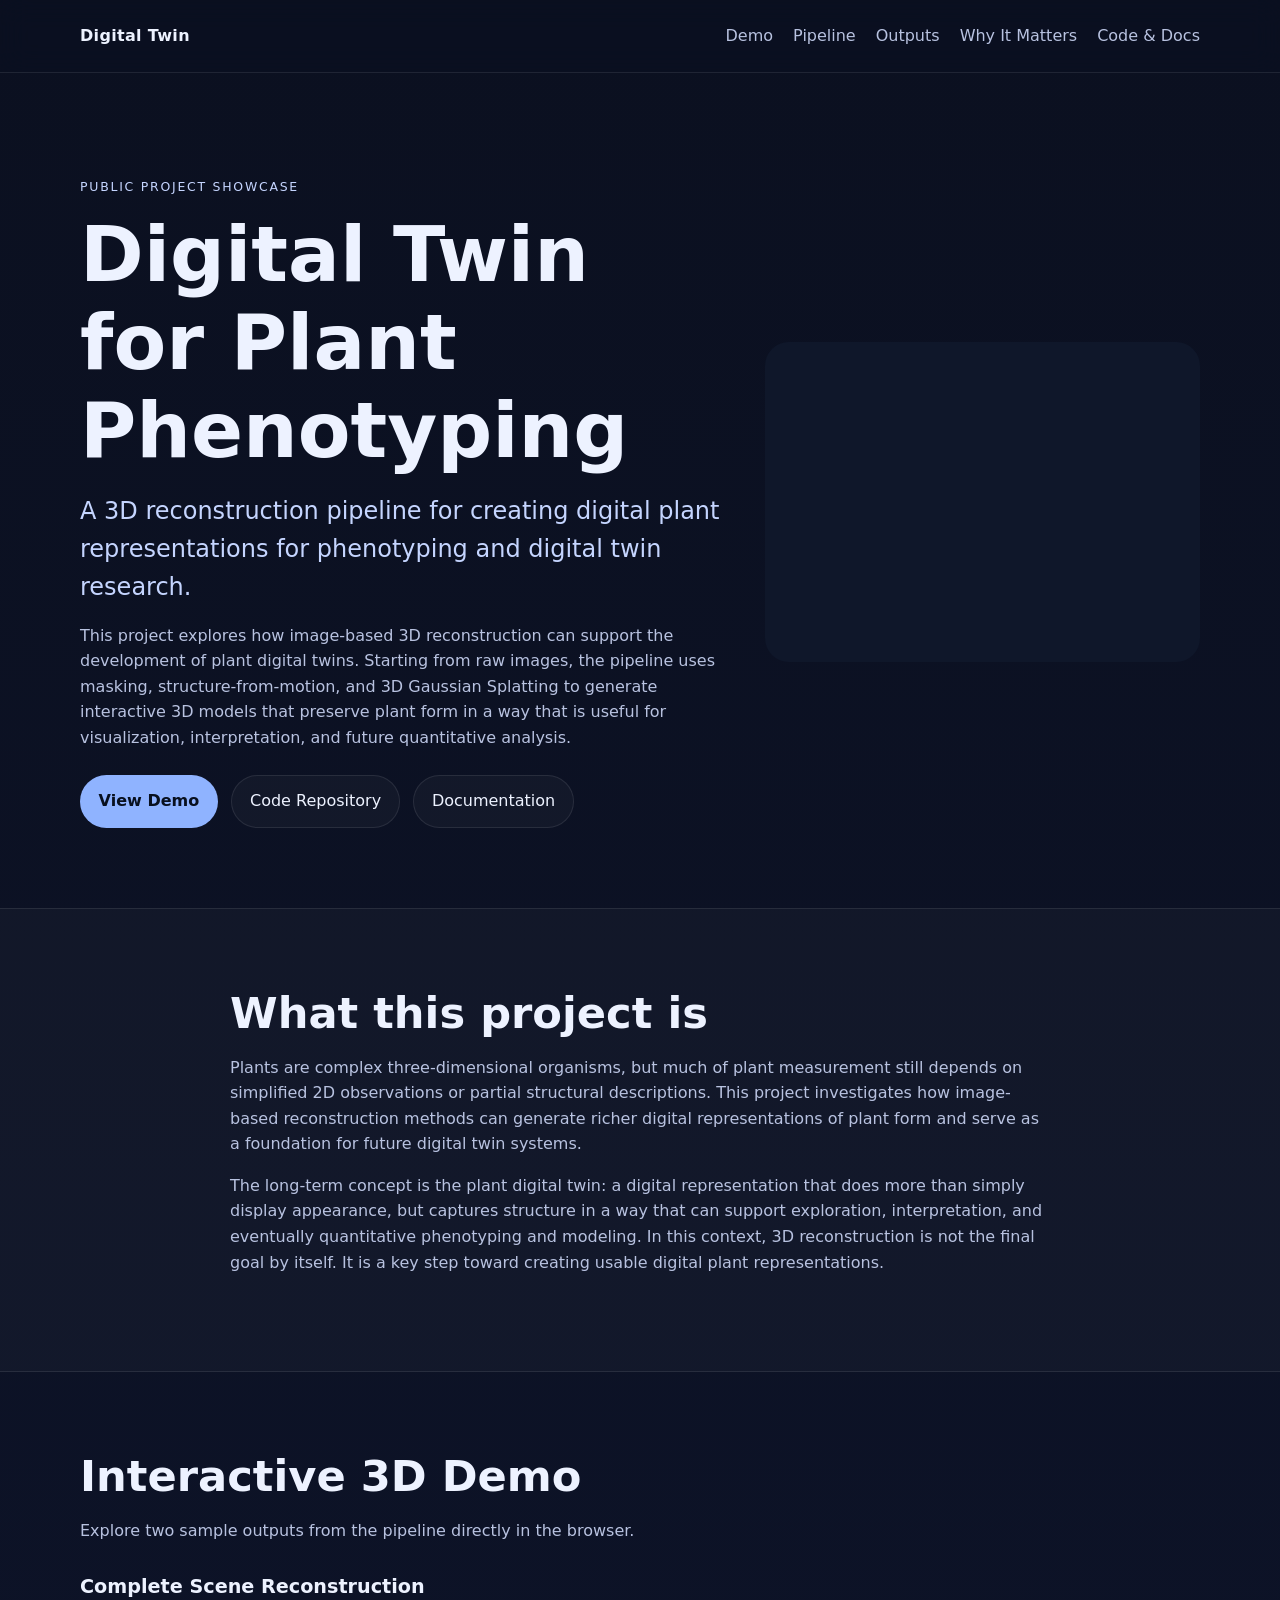
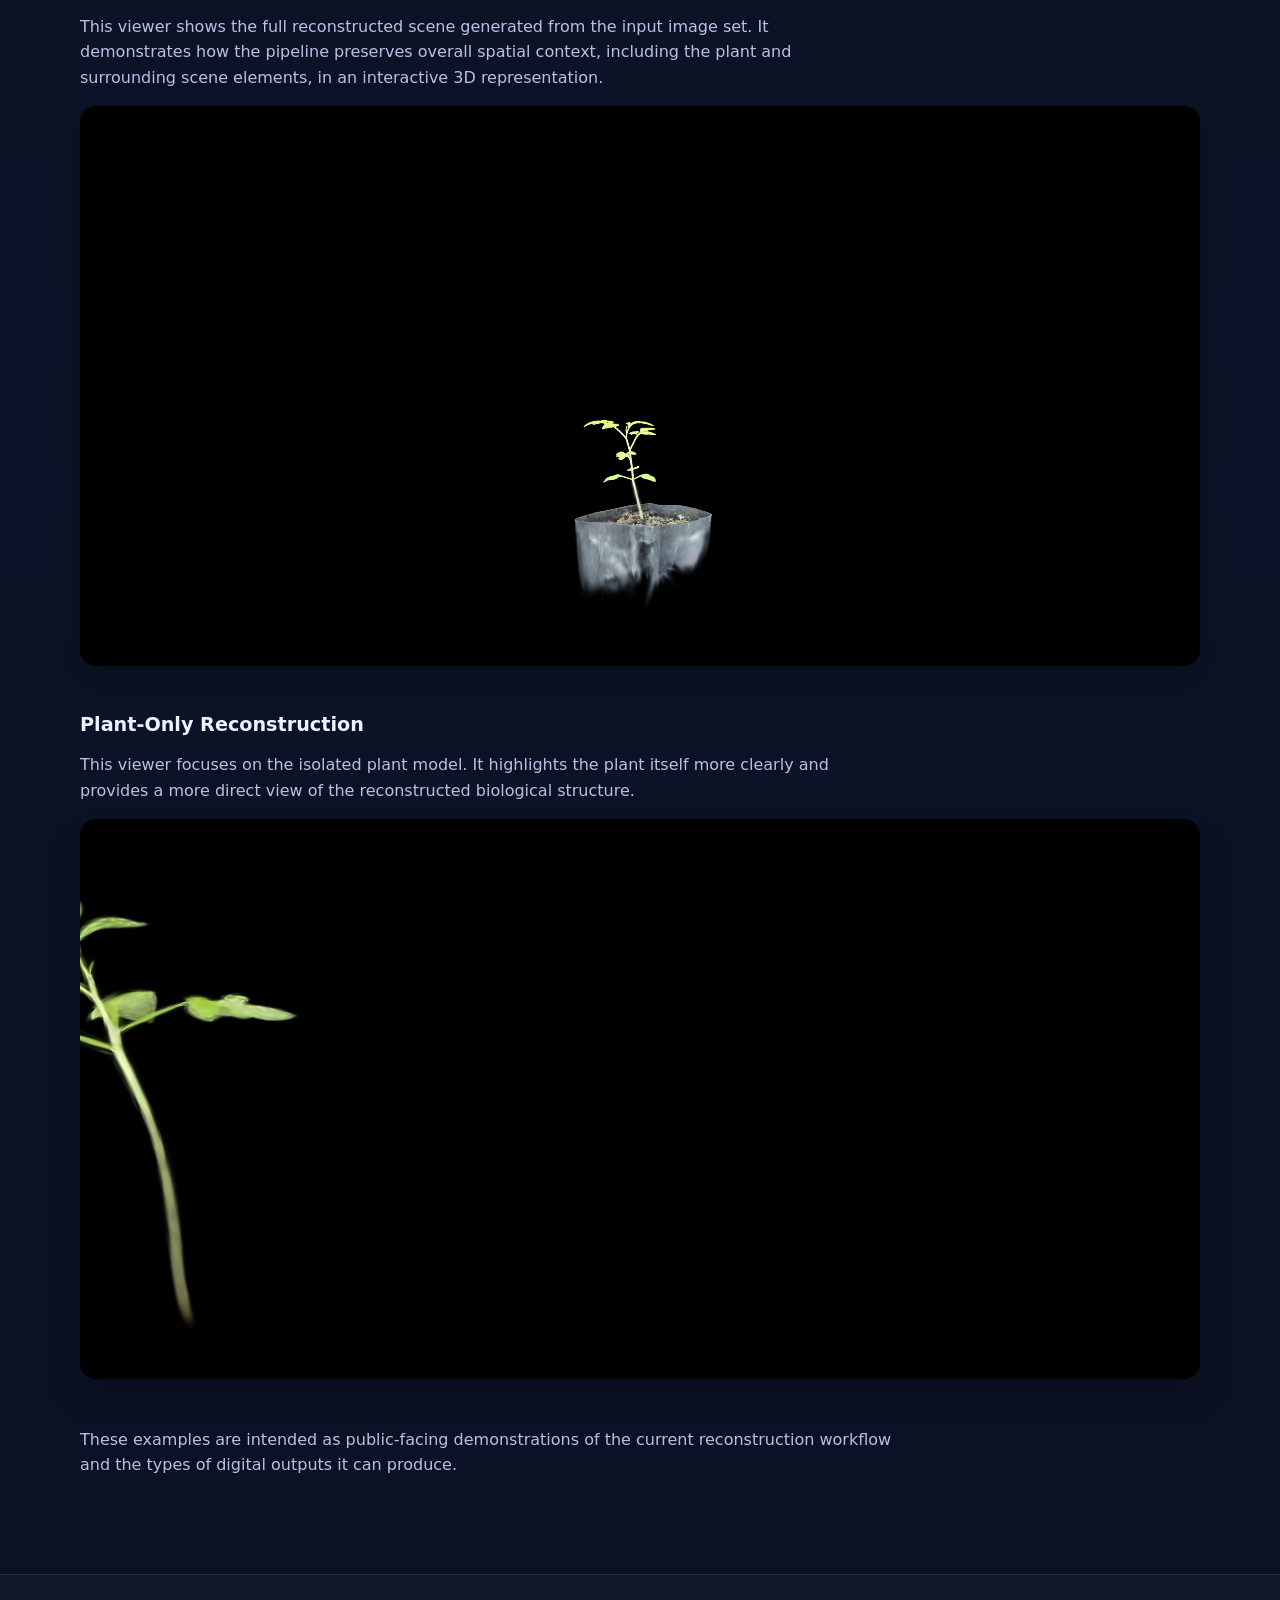
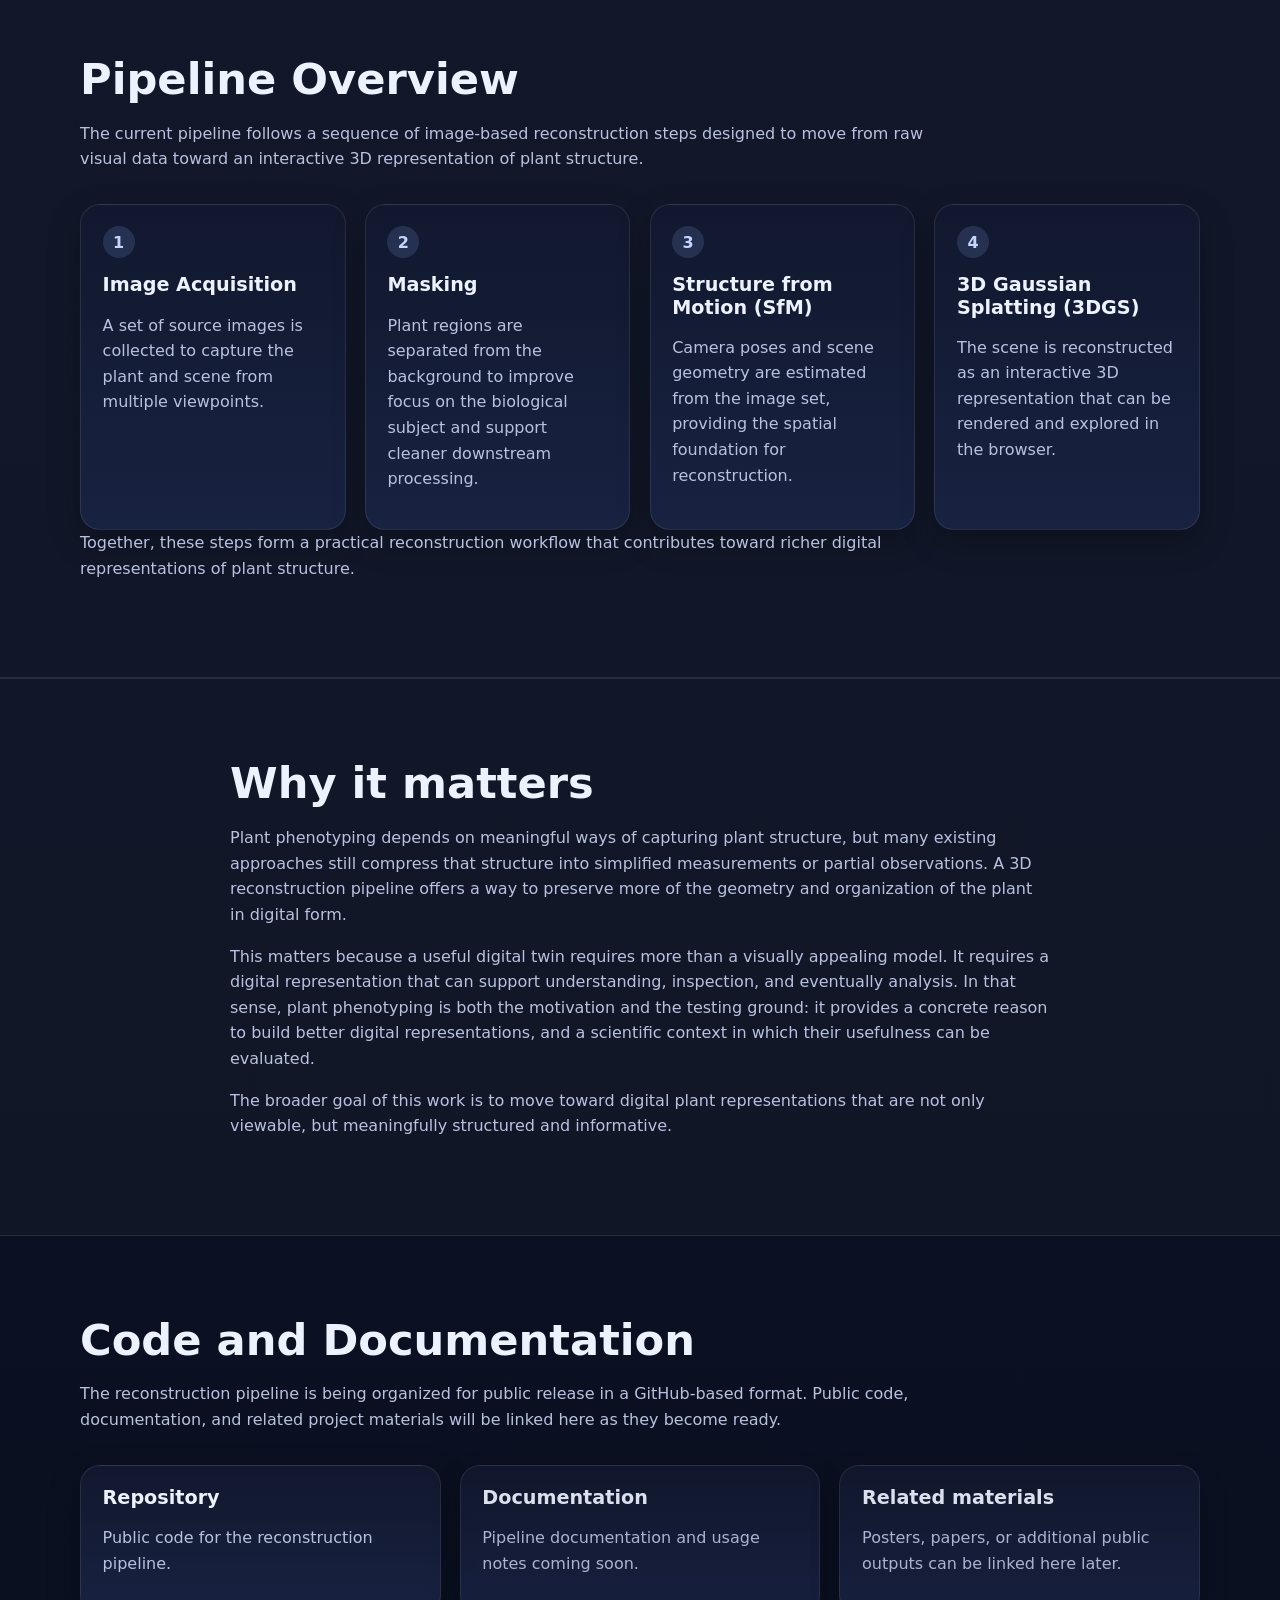
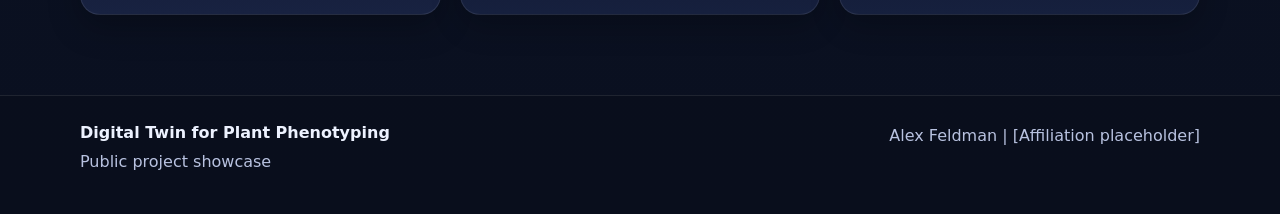
==== docs/index.html @ 20813ab8 "Update index.html hide 'selected outputs' section" ====
<!DOCTYPE html>
<html lang="en">
<head>
  <meta charset="UTF-8" />
  <meta name="viewport" content="width=device-width, initial-scale=1.0" />
  <title>Digital Twin for Plant Phenotyping</title>
  <meta name="description" content="A 3D reconstruction pipeline for creating digital plant representations for phenotyping and digital twin research." />
  <link rel="stylesheet" href="style.css" />
</head>
<body>
  <header class="site-header">
    <nav class="nav container">
      <a class="brand" href="#home">Digital Twin</a>
      <button class="nav-toggle" aria-label="Toggle navigation" aria-expanded="false">☰</button>
      <div class="nav-links">
        <a href="#demo">Demo</a>
        <a href="#pipeline">Pipeline</a>
        <a href="#outputs">Outputs</a>
        <a href="#why">Why It Matters</a>
        <a href="#code-docs">Code & Docs</a>
      </div>
    </nav>
  </header>

  <main id="home">
    <section class="hero section">
      <div class="container hero-grid">
        <div class="hero-copy">
          <p class="eyebrow">Public project showcase</p>
          <h1>Digital Twin for Plant Phenotyping</h1>
          <p class="subtitle">A 3D reconstruction pipeline for creating digital plant representations for phenotyping and digital twin research.</p>
          <p class="hero-text">
            This project explores how image-based 3D reconstruction can support the development of plant digital twins. Starting from raw images, the pipeline uses masking, structure-from-motion, and 3D Gaussian Splatting to generate interactive 3D models that preserve plant form in a way that is useful for visualization, interpretation, and future quantitative analysis.
          </p>
          <div class="button-row">
            <a class="button primary" href="#demo">View Demo</a>
            <a class="button secondary" href="https://github.com/your-username/your-repo" target="_blank" rel="noreferrer">Code Repository</a>
            <a class="button secondary" href="#code-docs">Documentation</a>
          </div>
        </div>
        <div class="hero-panel">
          <div class="hero-slideshow" aria-label="Pipeline preview slideshow">
            <img id="hero-slideshow-image" src="images/hero_01.png" alt="Digital Twin pipeline preview" />
          </div>
        </div>
      </div>
    </section>

    <section class="section alt">
      <div class="container narrow">
        <h2>What this project is</h2>
        <p>
          Plants are complex three-dimensional organisms, but much of plant measurement still depends on simplified 2D observations or partial structural descriptions. This project investigates how image-based reconstruction methods can generate richer digital representations of plant form and serve as a foundation for future digital twin systems.
        </p>
        <p>
          The long-term concept is the plant digital twin: a digital representation that does more than simply display appearance, but captures structure in a way that can support exploration, interpretation, and eventually quantitative phenotyping and modeling. In this context, 3D reconstruction is not the final goal by itself. It is a key step toward creating usable digital plant representations.
        </p>
      </div>
    </section>

    <section id="demo" class="section">
      <div class="container">
        <div class="section-heading">
          <h2>Interactive 3D Demo</h2>
          <p>Explore two sample outputs from the pipeline directly in the browser.</p>
        </div>

        <div class="viewer-block">
          <div class="viewer-copy">
            <h3>Complete Scene Reconstruction</h3>
            <p>
              This viewer shows the full reconstructed scene generated from the input image set. It demonstrates how the pipeline preserves overall spatial context, including the plant and surrounding scene elements, in an interactive 3D representation.
            </p>
          </div>
          <iframe
            class="viewer-frame"
            src="viewers/complete-scene.html"
            title="Complete Scene Viewer"
            loading="lazy"
            allowfullscreen
          ></iframe>
        </div>

        <div class="viewer-block">
          <div class="viewer-copy">
            <h3>Plant-Only Reconstruction</h3>
            <p>
              This viewer focuses on the isolated plant model. It highlights the plant itself more clearly and provides a more direct view of the reconstructed biological structure.
            </p>
          </div>
          <iframe
            class="viewer-frame"
            src="viewers/plant-only.html"
            title="Plant-Only Viewer"
            loading="lazy"
            allowfullscreen
          ></iframe>
        </div>

        <p class="section-note">
          These examples are intended as public-facing demonstrations of the current reconstruction workflow and the types of digital outputs it can produce.
        </p>
      </div>
    </section>

    <section id="pipeline" class="section alt">
      <div class="container">
        <div class="section-heading">
          <h2>Pipeline Overview</h2>
          <p>The current pipeline follows a sequence of image-based reconstruction steps designed to move from raw visual data toward an interactive 3D representation of plant structure.</p>
        </div>
        <div class="steps-grid">
          <article class="step-card">
            <span class="step-number">1</span>
            <h3>Image Acquisition</h3>
            <p>A set of source images is collected to capture the plant and scene from multiple viewpoints.</p>
          </article>
          <article class="step-card">
            <span class="step-number">2</span>
            <h3>Masking</h3>
            <p>Plant regions are separated from the background to improve focus on the biological subject and support cleaner downstream processing.</p>
          </article>
          <article class="step-card">
            <span class="step-number">3</span>
            <h3>Structure from Motion (SfM)</h3>
            <p>Camera poses and scene geometry are estimated from the image set, providing the spatial foundation for reconstruction.</p>
          </article>
          <article class="step-card">
            <span class="step-number">4</span>
            <h3>3D Gaussian Splatting (3DGS)</h3>
            <p>The scene is reconstructed as an interactive 3D representation that can be rendered and explored in the browser.</p>
          </article>
        </div>
        <p class="section-note">Together, these steps form a practical reconstruction workflow that contributes toward richer digital representations of plant structure.</p>
      </div>
    </section>
    <!--
    <section id="outputs" class="section">
      <div class="container">
        <div class="section-heading">
          <h2>Selected Outputs</h2>
          <p>These examples are intended to show both the visual quality of the current outputs and the workflow that leads to them.</p>
        </div>
        <div class="outputs-grid">
          <article class="output-card">
            <div class="output-placeholder">Replace with screenshot or GIF</div>
            <h3>Interactive 3DGS scene model</h3>
            <p>A full-scene reconstruction showing the spatial result of the pipeline.</p>
          </article>
          <article class="output-card">
            <div class="output-placeholder">Replace with screenshot or GIF</div>
            <h3>Interactive plant-only model</h3>
            <p>A focused reconstruction centered on the plant itself.</p>
          </article>
          <article class="output-card">
            <div class="output-placeholder">Optional: raw image vs masked image</div>
            <h3>Raw images and masked images</h3>
            <p>Example comparisons showing how source imagery is transformed into masked inputs prior to reconstruction.</p>
          </article>
        </div>
      </div>
    </section>
    -->
    <section id="why" class="section alt">
      <div class="container narrow">
        <h2>Why it matters</h2>
        <p>
          Plant phenotyping depends on meaningful ways of capturing plant structure, but many existing approaches still compress that structure into simplified measurements or partial observations. A 3D reconstruction pipeline offers a way to preserve more of the geometry and organization of the plant in digital form.
        </p>
        <p>
          This matters because a useful digital twin requires more than a visually appealing model. It requires a digital representation that can support understanding, inspection, and eventually analysis. In that sense, plant phenotyping is both the motivation and the testing ground: it provides a concrete reason to build better digital representations, and a scientific context in which their usefulness can be evaluated.
        </p>
        <p>
          The broader goal of this work is to move toward digital plant representations that are not only viewable, but meaningfully structured and informative.
        </p>
      </div>
    </section>

    <section id="code-docs" class="section">
      <div class="container">
        <div class="section-heading">
          <h2>Code and Documentation</h2>
          <p>The reconstruction pipeline is being organized for public release in a GitHub-based format. Public code, documentation, and related project materials will be linked here as they become ready.</p>
        </div>
        <div class="links-grid">
          <a class="link-card" href="https://github.com/your-username/your-repo" target="_blank" rel="noreferrer">
            <h3>Repository</h3>
            <p>Public code for the reconstruction pipeline.</p>
          </a>
          <div class="link-card muted">
            <h3>Documentation</h3>
            <p>Pipeline documentation and usage notes coming soon.</p>
          </div>
          <div class="link-card muted">
            <h3>Related materials</h3>
            <p>Posters, papers, or additional public outputs can be linked here later.</p>
          </div>
        </div>
      </div>
    </section>
  </main>

  <footer class="site-footer">
    <div class="container footer-inner">
      <div>
        <strong>Digital Twin for Plant Phenotyping</strong>
        <p>Public project showcase</p>
      </div>
      <div>
        <p>Alex Feldman | [Affiliation placeholder]</p>
      </div>
    </div>
  </footer>

  <script src="script.js"></script>
</body>
</html>
---- docs/style.css ----
:root {
  --bg: #0b1020;
  --bg-alt: #121934;
  --panel: #11182e;
  --panel-soft: #182241;
  --text: #edf2ff;
  --muted: #b8c2e0;
  --line: rgba(255,255,255,0.09);
  --accent: #8fb3ff;
  --accent-strong: #c5d5ff;
  --max: 1120px;
  --radius: 20px;
  --shadow: 0 12px 32px rgba(0,0,0,0.25);
}

* { box-sizing: border-box; }
html { scroll-behavior: smooth; }
body {
  margin: 0;
  font-family: Inter, ui-sans-serif, system-ui, -apple-system, BlinkMacSystemFont, "Segoe UI", sans-serif;
  background: linear-gradient(180deg, var(--bg), #0d1328 38%, #0a1020 100%);
  color: var(--text);
  line-height: 1.6;
}

a { color: inherit; text-decoration: none; }
p { margin: 0 0 1rem; color: var(--muted); }
h1, h2, h3 { line-height: 1.15; margin: 0 0 1rem; }
h1 { font-size: clamp(2.5rem, 7vw, 4.8rem); }
h2 { font-size: clamp(1.8rem, 4vw, 2.7rem); }
h3 { font-size: 1.2rem; }

.container {
  width: min(calc(100% - 2rem), var(--max));
  margin: 0 auto;
}
.narrow { width: min(calc(100% - 2rem), 820px); }
.section { padding: 5rem 0; }
.alt { background: rgba(255,255,255,0.025); border-top: 1px solid var(--line); border-bottom: 1px solid var(--line); }

.site-header {
  position: sticky;
  top: 0;
  z-index: 1000;
  backdrop-filter: blur(14px);
  background: rgba(11,16,32,0.72);
  border-bottom: 1px solid var(--line);
}
.nav {
  min-height: 72px;
  display: flex;
  align-items: center;
  justify-content: space-between;
  gap: 1rem;
}
.brand { font-weight: 700; letter-spacing: 0.02em; }
.nav-links {
  display: flex;
  gap: 1.25rem;
  align-items: center;
}
.nav-links a { color: var(--muted); }
.nav-links a:hover, .nav-links a:focus-visible { color: var(--text); }
.nav-toggle {
  display: none;
  background: transparent;
  color: var(--text);
  border: 1px solid var(--line);
  border-radius: 10px;
  padding: 0.5rem 0.7rem;
}

.hero { padding-top: 6.5rem; }
.hero-grid {
  display: grid;
  grid-template-columns: 1.2fr 0.8fr;
  gap: 2rem;
  align-items: center;
}
.eyebrow {
  text-transform: uppercase;
  letter-spacing: 0.14em;
  color: var(--accent-strong);
  font-size: 0.78rem;
  margin-bottom: 0.85rem;
}
.subtitle {
  font-size: clamp(1.15rem, 2.3vw, 1.5rem);
  color: var(--accent-strong);
  max-width: 40rem;
}
.hero-text { max-width: 44rem; }
.button-row {
  display: flex;
  flex-wrap: wrap;
  gap: 0.85rem;
  margin-top: 1.5rem;
}
.button {
  display: inline-flex;
  align-items: center;
  justify-content: center;
  min-height: 46px;
  padding: 0.8rem 1.1rem;
  border-radius: 999px;
  border: 1px solid var(--line);
  transition: transform 0.15s ease, border-color 0.15s ease, background 0.15s ease;
}
.button:hover, .button:focus-visible { transform: translateY(-1px); border-color: rgba(255,255,255,0.18); }
.button.primary {
  background: var(--accent);
  color: #08101f;
  border-color: transparent;
  font-weight: 700;
}
.button.secondary { background: rgba(255,255,255,0.03); }

.panel-card, .step-card, .output-card, .link-card {
  background: linear-gradient(180deg, var(--panel), var(--panel-soft));
  border: 1px solid var(--line);
  border-radius: var(--radius);
  box-shadow: var(--shadow);
}
.panel-card { padding: 2rem; min-height: 320px; }
.panel-card--centered {
  display: flex;
  flex-direction: column;
  justify-content: center;
}
.panel-label { color: var(--accent-strong); text-transform: uppercase; letter-spacing: 0.12em; font-size: 0.78rem; }
.panel-title { font-size: 1.35rem; color: var(--text); margin-bottom: 0.8rem; }

.section-heading { margin-bottom: 2rem; max-width: 860px; }
.viewer-block { margin-bottom: 2.5rem; }
.viewer-copy { margin-bottom: 1rem; max-width: 760px; }
.viewer-frame {
  width: 100%;
  height: 560px;
  border: 0;
  border-radius: 16px;
  background: #050814;
  box-shadow: var(--shadow);
}
.section-note { max-width: 840px; }

.steps-grid, .outputs-grid, .links-grid {
  display: grid;
  gap: 1.2rem;
}
.steps-grid { grid-template-columns: repeat(4, minmax(0, 1fr)); }
.outputs-grid { grid-template-columns: repeat(3, minmax(0, 1fr)); }
.links-grid { grid-template-columns: repeat(3, minmax(0, 1fr)); }
.step-card, .output-card, .link-card { padding: 1.35rem; }
.step-number {
  display: inline-flex;
  align-items: center;
  justify-content: center;
  width: 2rem;
  height: 2rem;
  border-radius: 999px;
  background: rgba(143,179,255,0.16);
  color: var(--accent-strong);
  font-weight: 700;
  margin-bottom: 1rem;
}
.output-placeholder {
  min-height: 180px;
  border-radius: 14px;
  border: 1px dashed rgba(255,255,255,0.18);
  display: grid;
  place-items: center;
  padding: 1rem;
  margin-bottom: 1rem;
  color: var(--muted);
  background: rgba(255,255,255,0.02);
  text-align: center;
}
.link-card { display: block; }
.link-card:hover, .link-card:focus-visible { border-color: rgba(255,255,255,0.18); }
.link-card.muted { opacity: 0.92; }

.site-footer {
  border-top: 1px solid var(--line);
  padding: 1.5rem 0 2.5rem;
  background: rgba(0,0,0,0.14);
}
.footer-inner {
  display: flex;
  justify-content: space-between;
  gap: 1rem;
}
.footer-inner p { margin: 0.2rem 0 0; }

@media (max-width: 980px) {
  .hero-grid,
  .steps-grid,
  .outputs-grid,
  .links-grid { grid-template-columns: 1fr; }
}

@media (max-width: 760px) {
  .section { padding: 4rem 0; }
  .hero { padding-top: 5rem; }
  .nav-toggle { display: inline-flex; }
  .nav-links {
    position: absolute;
    top: 72px;
    left: 0;
    right: 0;
    display: none;
    flex-direction: column;
    align-items: stretch;
    padding: 0.8rem 1rem 1rem;
    background: rgba(11,16,32,0.95);
    border-bottom: 1px solid var(--line);
  }
  .nav-links.open { display: flex; }
  .viewer-frame { height: 560px; }
  .footer-inner { flex-direction: column; }
}

.hero-slideshow {
  width: 100%;
  height: 100%;
  min-height: 320px;
  border-radius: 24px;
  overflow: hidden;
  background: #0f172a;
  display: flex;
  align-items: center;
  justify-content: center;
}

.hero-slideshow img {
  width: 100%;
  height: 100%;
  object-fit: cover;
  display: block;
  opacity: 1;
  transition: opacity 0.8s ease-in-out;
}

.hero-slideshow img.is-fading {
  opacity: 0;
}
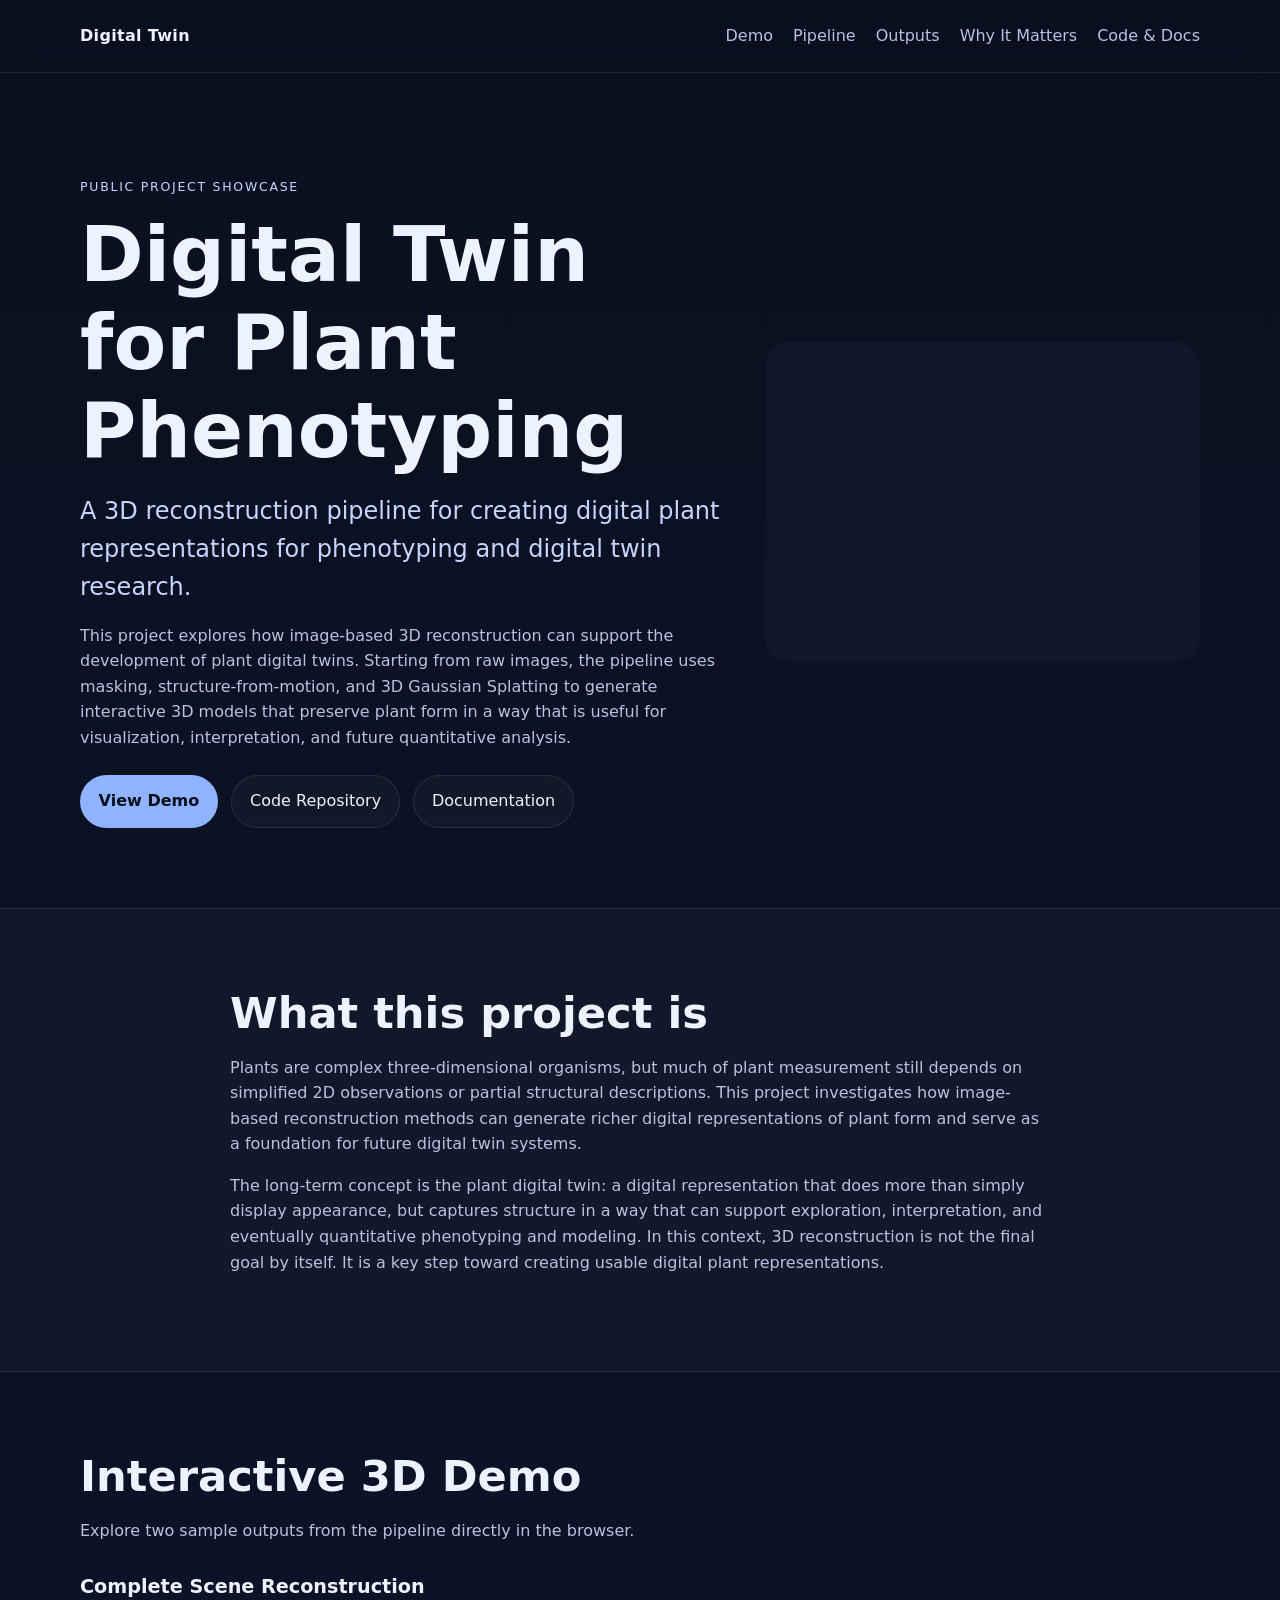
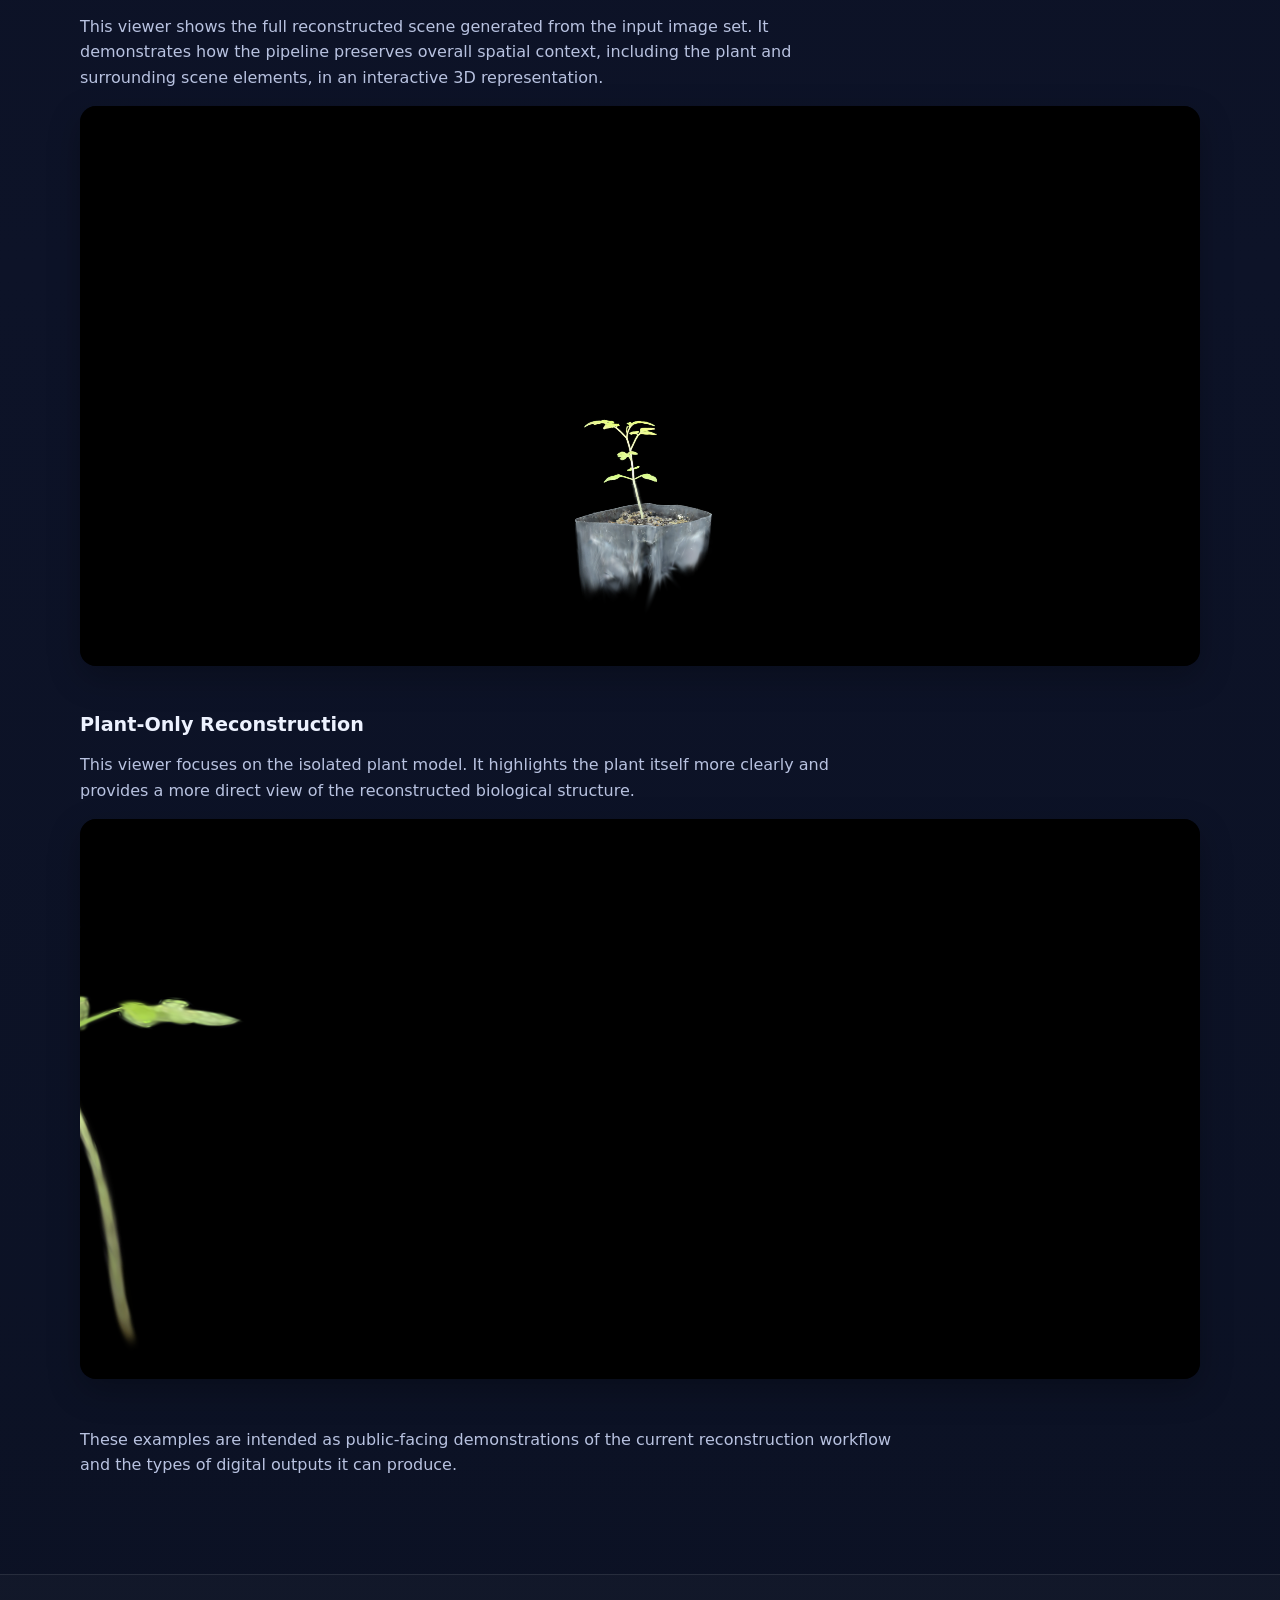
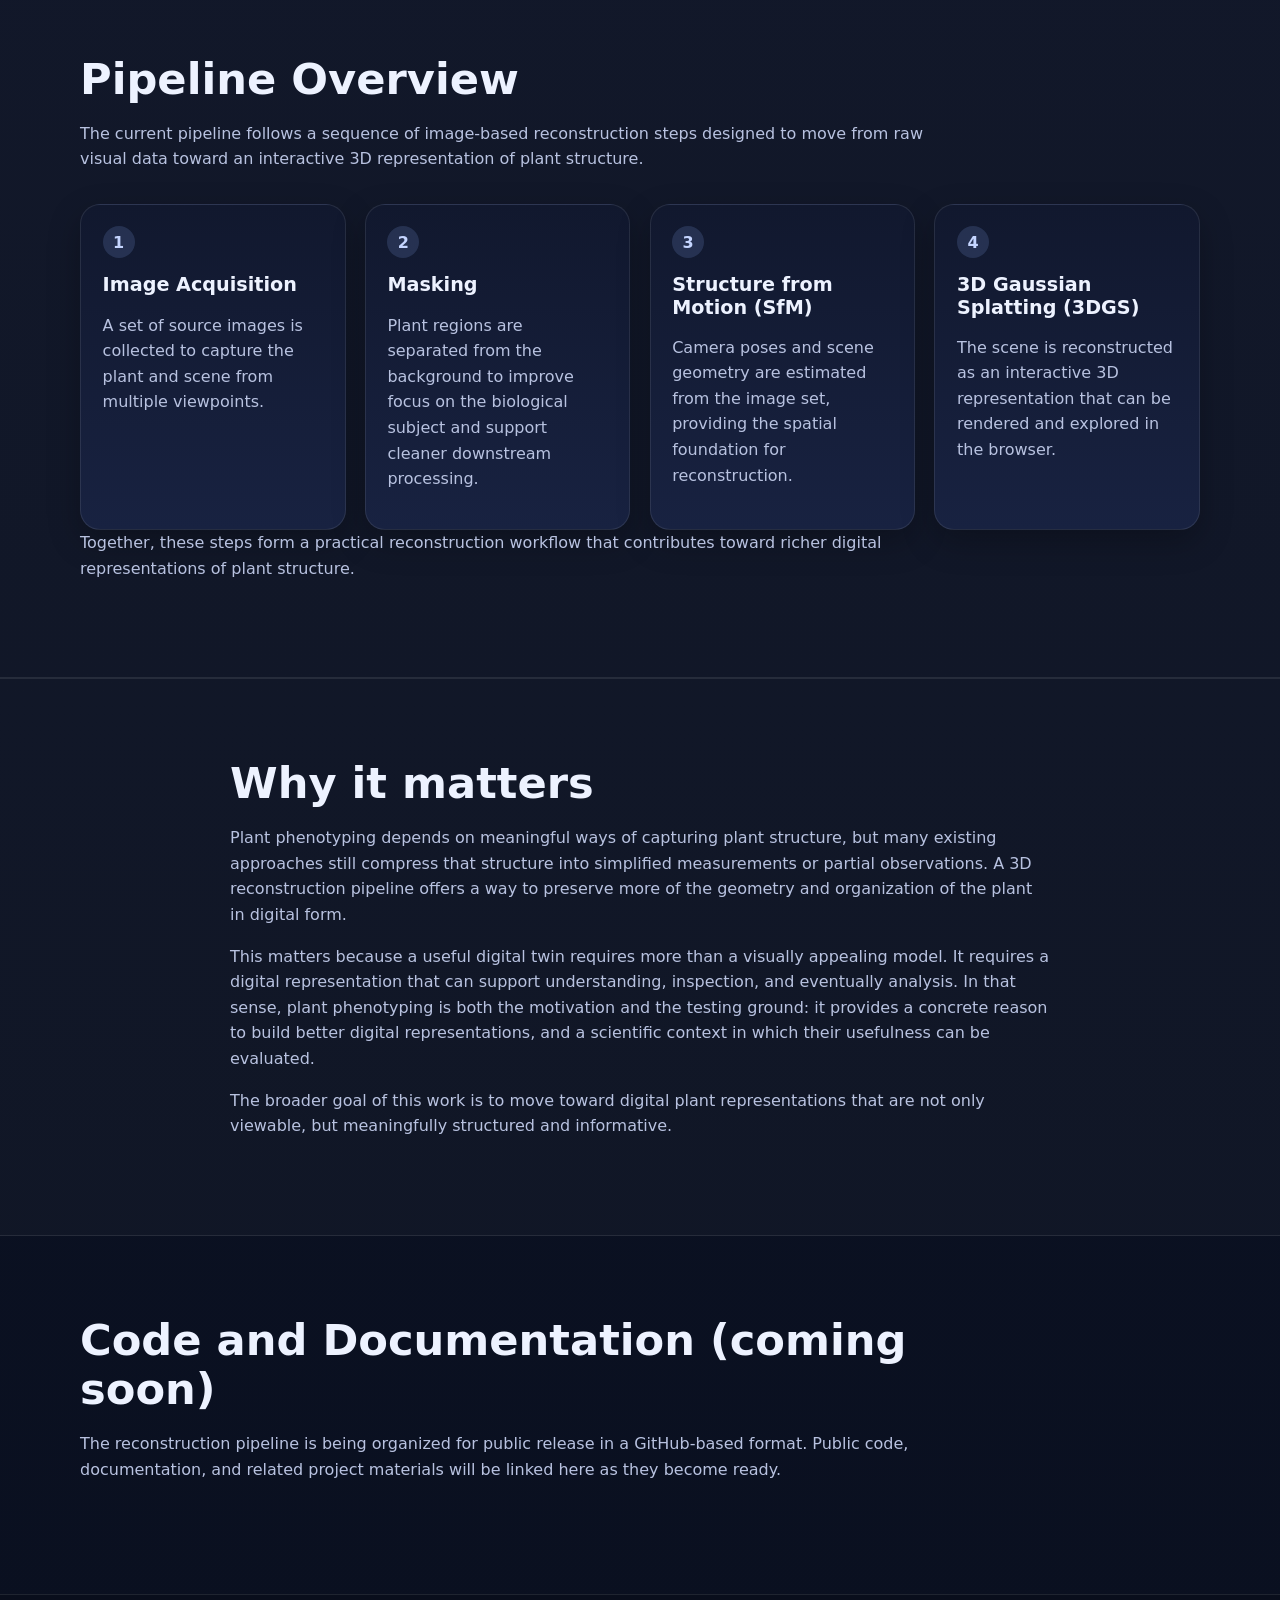
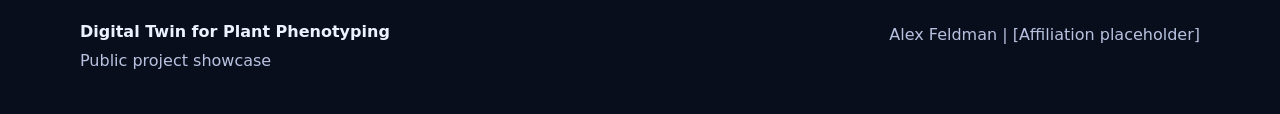
==== commit 18e6afbc: "Update index.html hide links in code section" ====
--- a/docs/index.html
+++ b/docs/index.html
@@ -179,9 +179,10 @@
     <section id="code-docs" class="section">
       <div class="container">
         <div class="section-heading">
-          <h2>Code and Documentation</h2>
+          <h2>Code and Documentation (coming soon)</h2>
           <p>The reconstruction pipeline is being organized for public release in a GitHub-based format. Public code, documentation, and related project materials will be linked here as they become ready.</p>
         </div>
+        <!--
         <div class="links-grid">
           <a class="link-card" href="https://github.com/your-username/your-repo" target="_blank" rel="noreferrer">
             <h3>Repository</h3>
@@ -196,6 +197,7 @@
             <p>Posters, papers, or additional public outputs can be linked here later.</p>
           </div>
         </div>
+        -->
       </div>
     </section>
   </main>
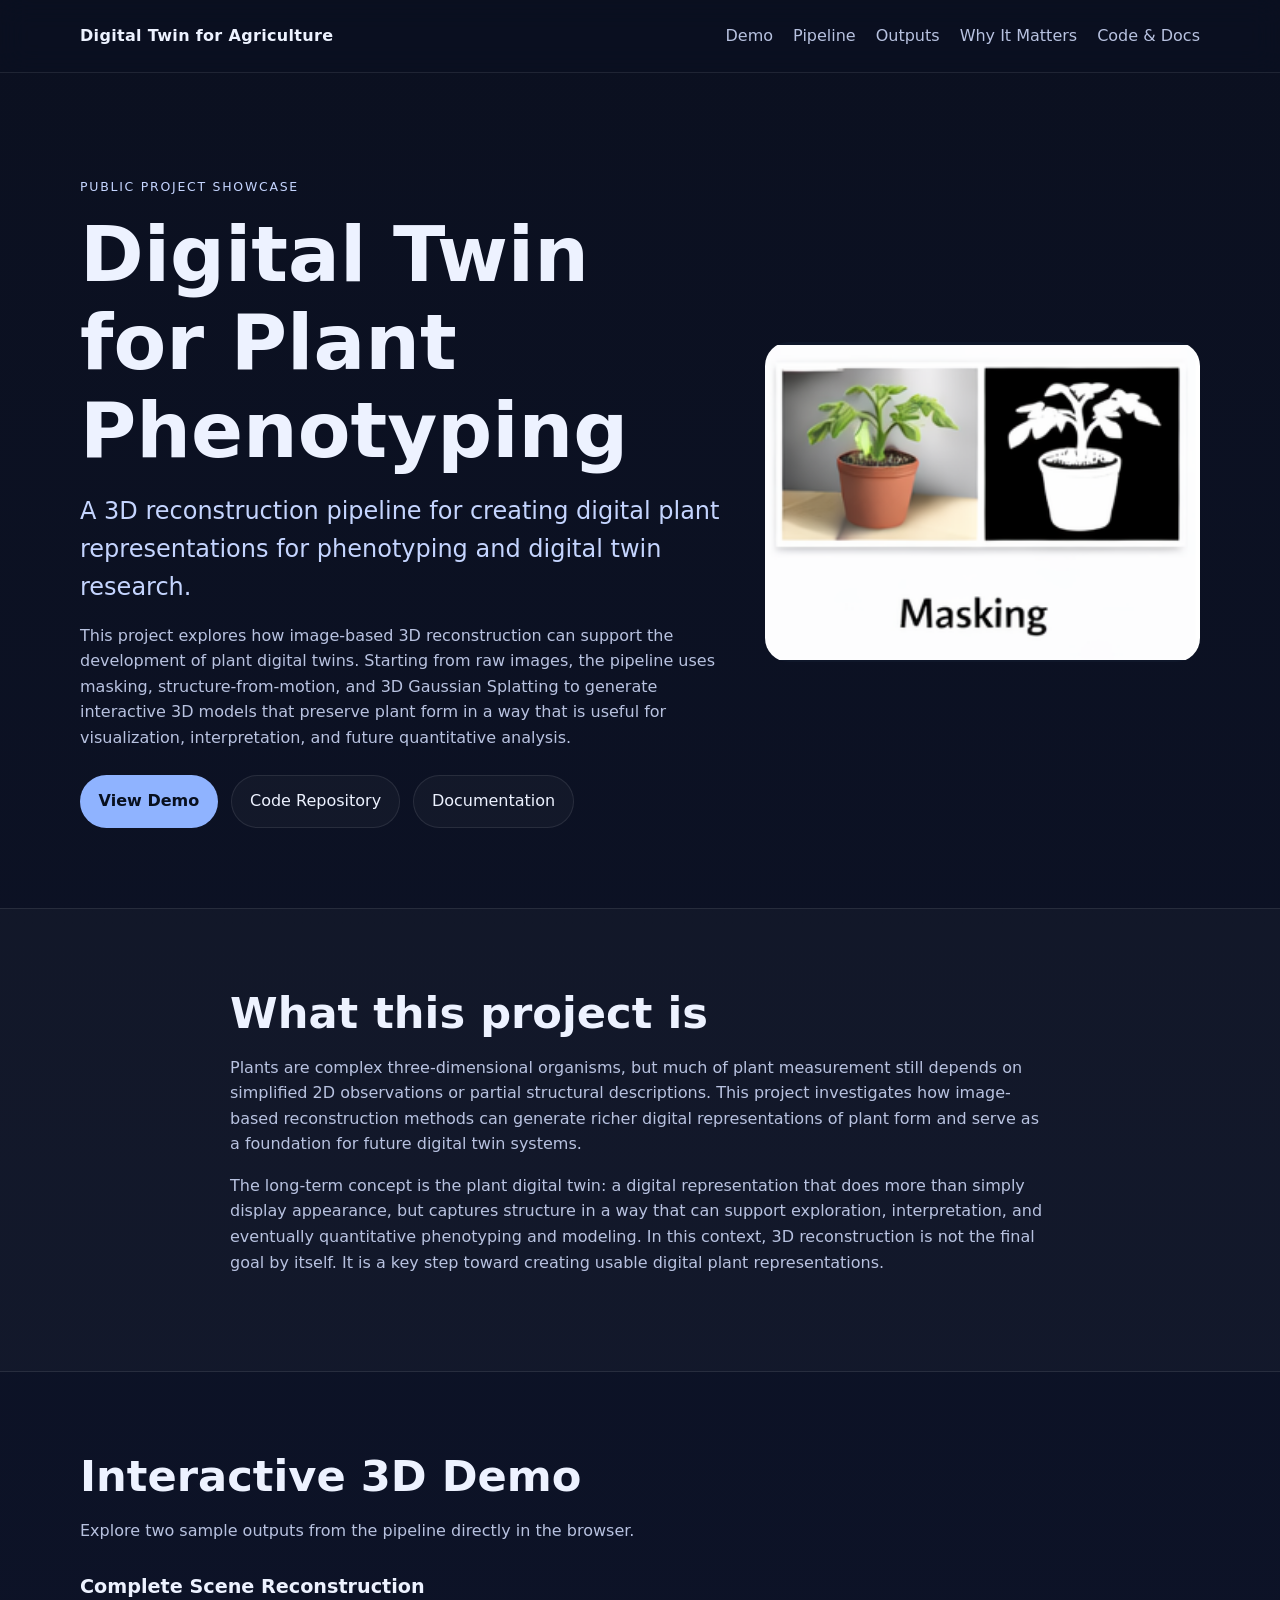
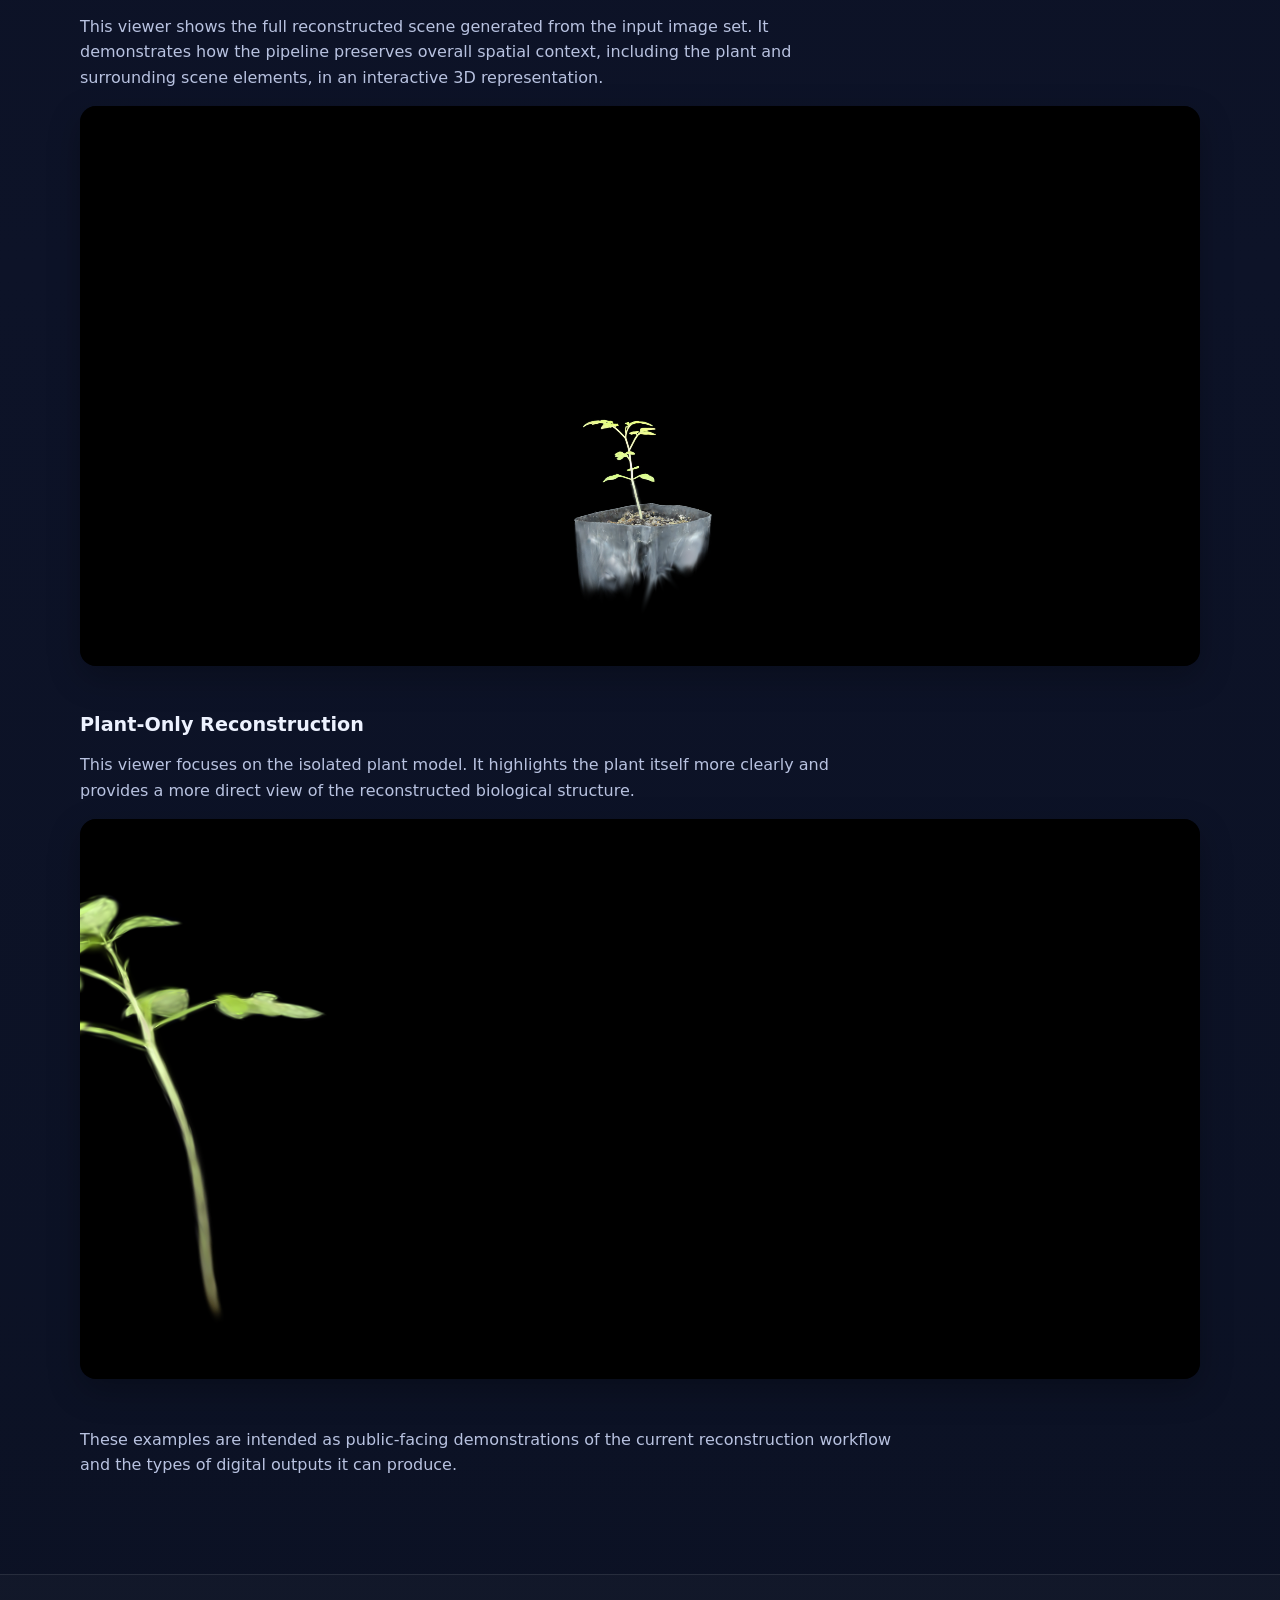
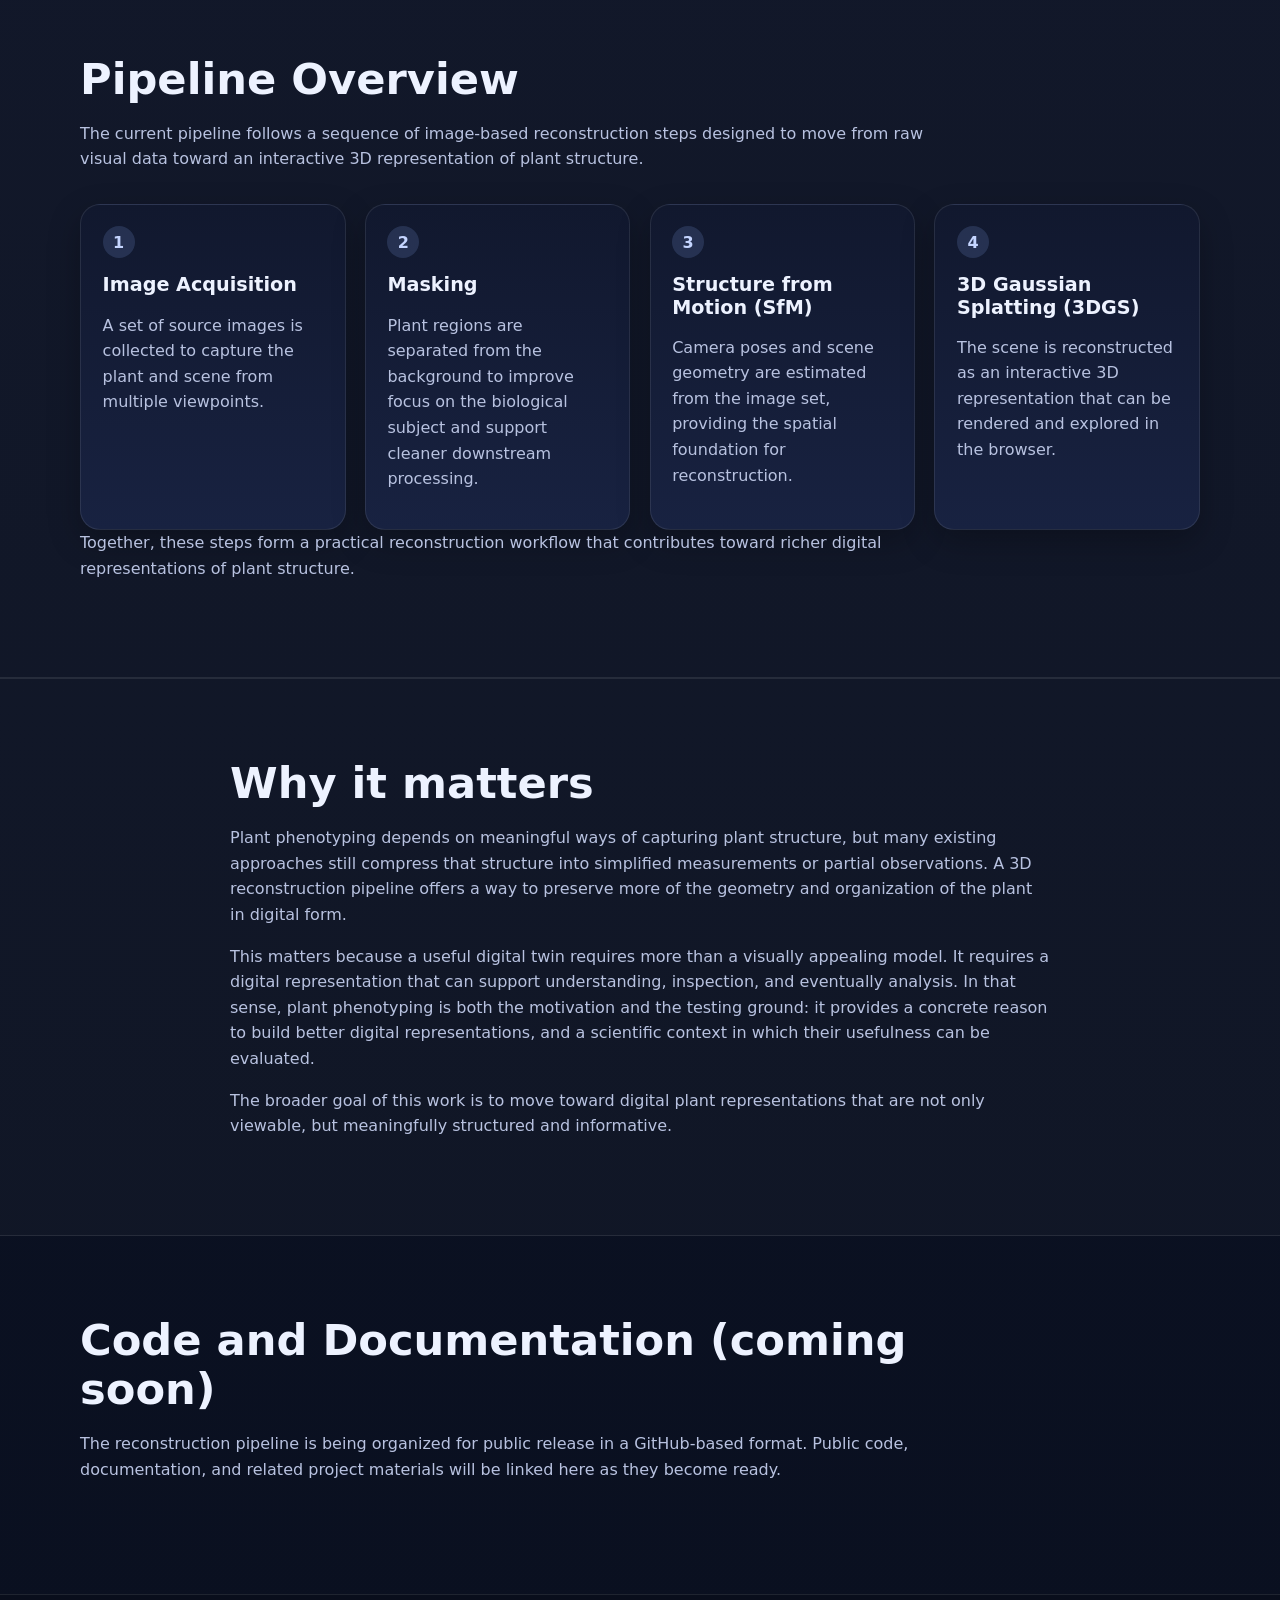
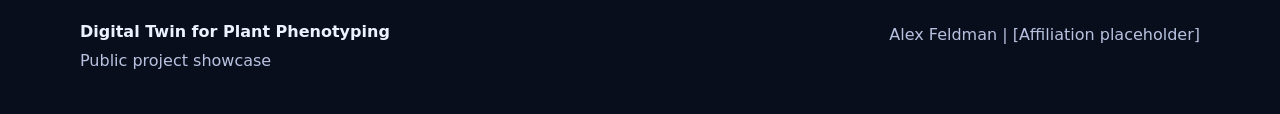
==== commit 70e2d274: "Update index.html edit webpage name" ====
--- a/docs/index.html
+++ b/docs/index.html
@@ -10,7 +10,7 @@
 <body>
   <header class="site-header">
     <nav class="nav container">
-      <a class="brand" href="#home">Digital Twin</a>
+      <a class="brand" href="#home">Digital Twin for Agriculture</a>
       <button class="nav-toggle" aria-label="Toggle navigation" aria-expanded="false">☰</button>
       <div class="nav-links">
         <a href="#demo">Demo</a>
@@ -34,7 +34,7 @@
           </p>
           <div class="button-row">
             <a class="button primary" href="#demo">View Demo</a>
-            <a class="button secondary" href="https://github.com/your-username/your-repo" target="_blank" rel="noreferrer">Code Repository</a>
+            <a class="button secondary" href="https://github.com/alex-feldman/jsps-dt4ag/" target="_blank" rel="noreferrer">Code Repository</a>
             <a class="button secondary" href="#code-docs">Documentation</a>
           </div>
         </div>
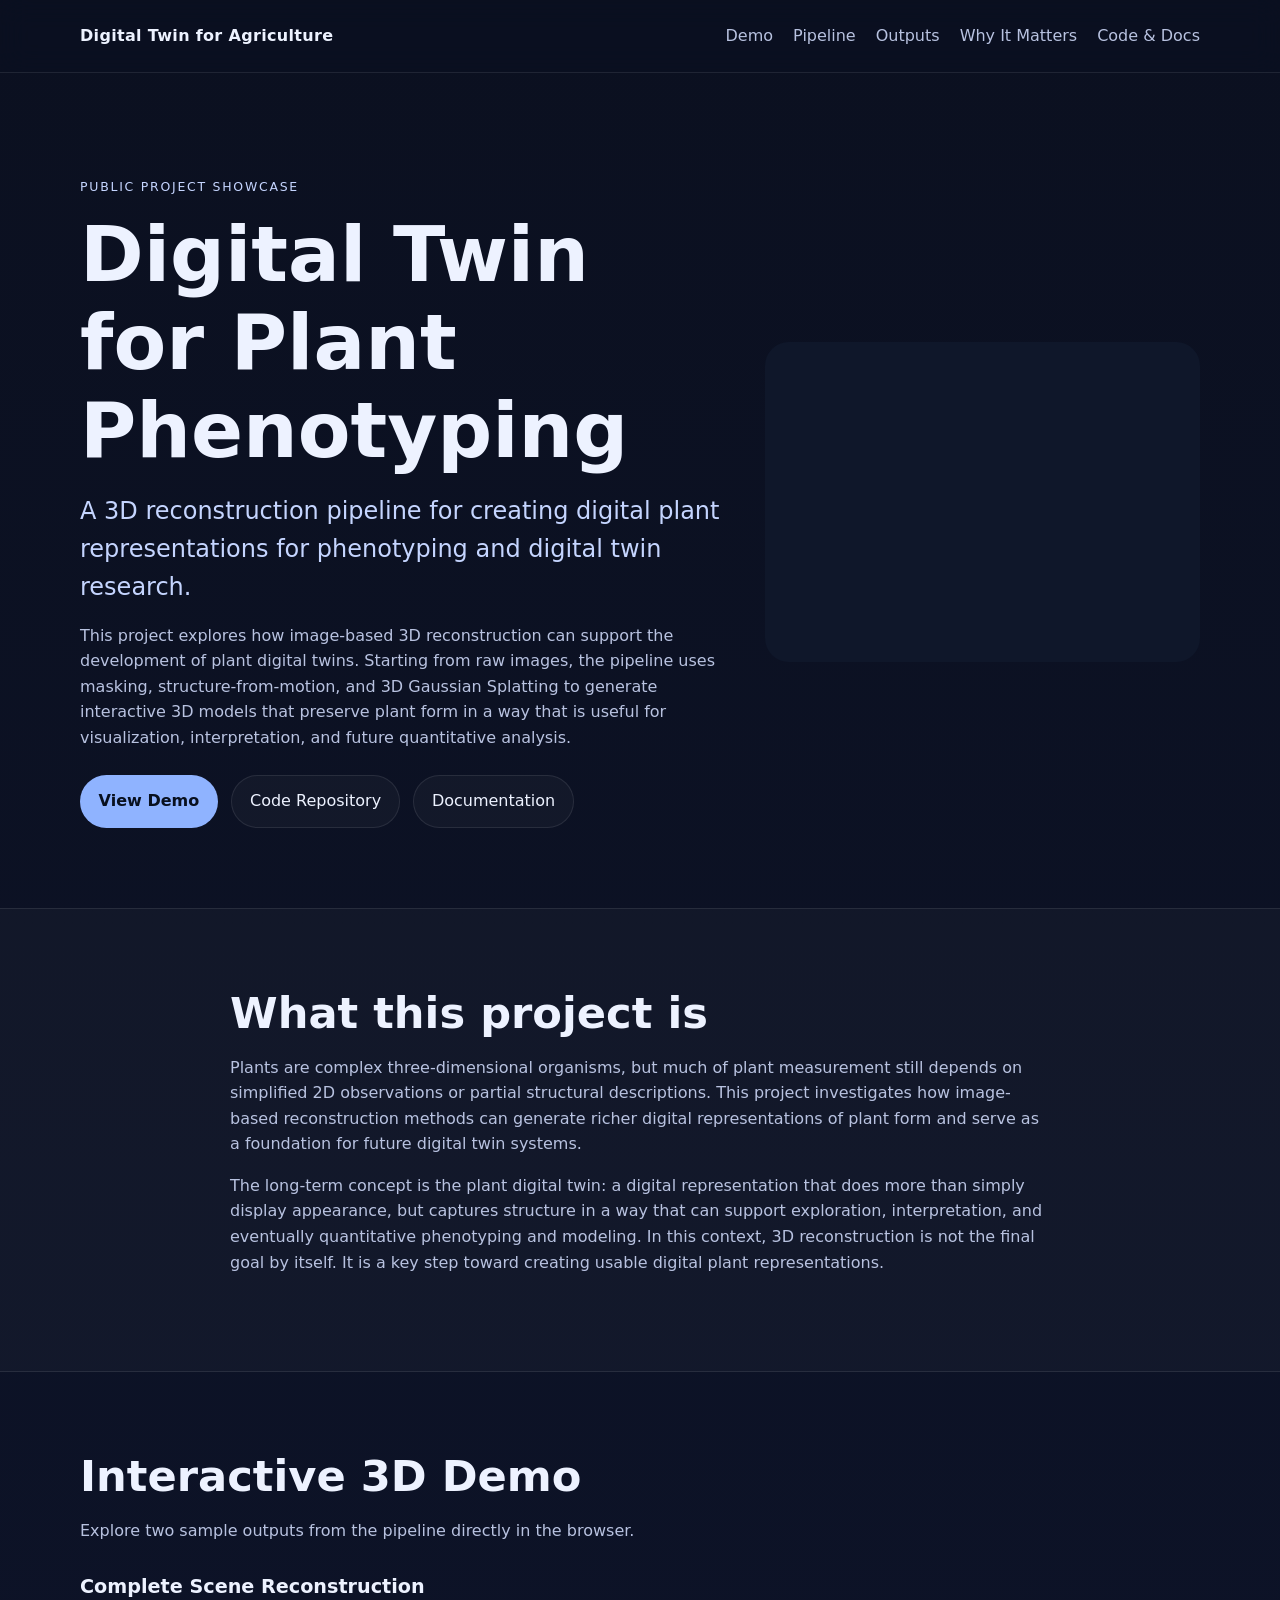
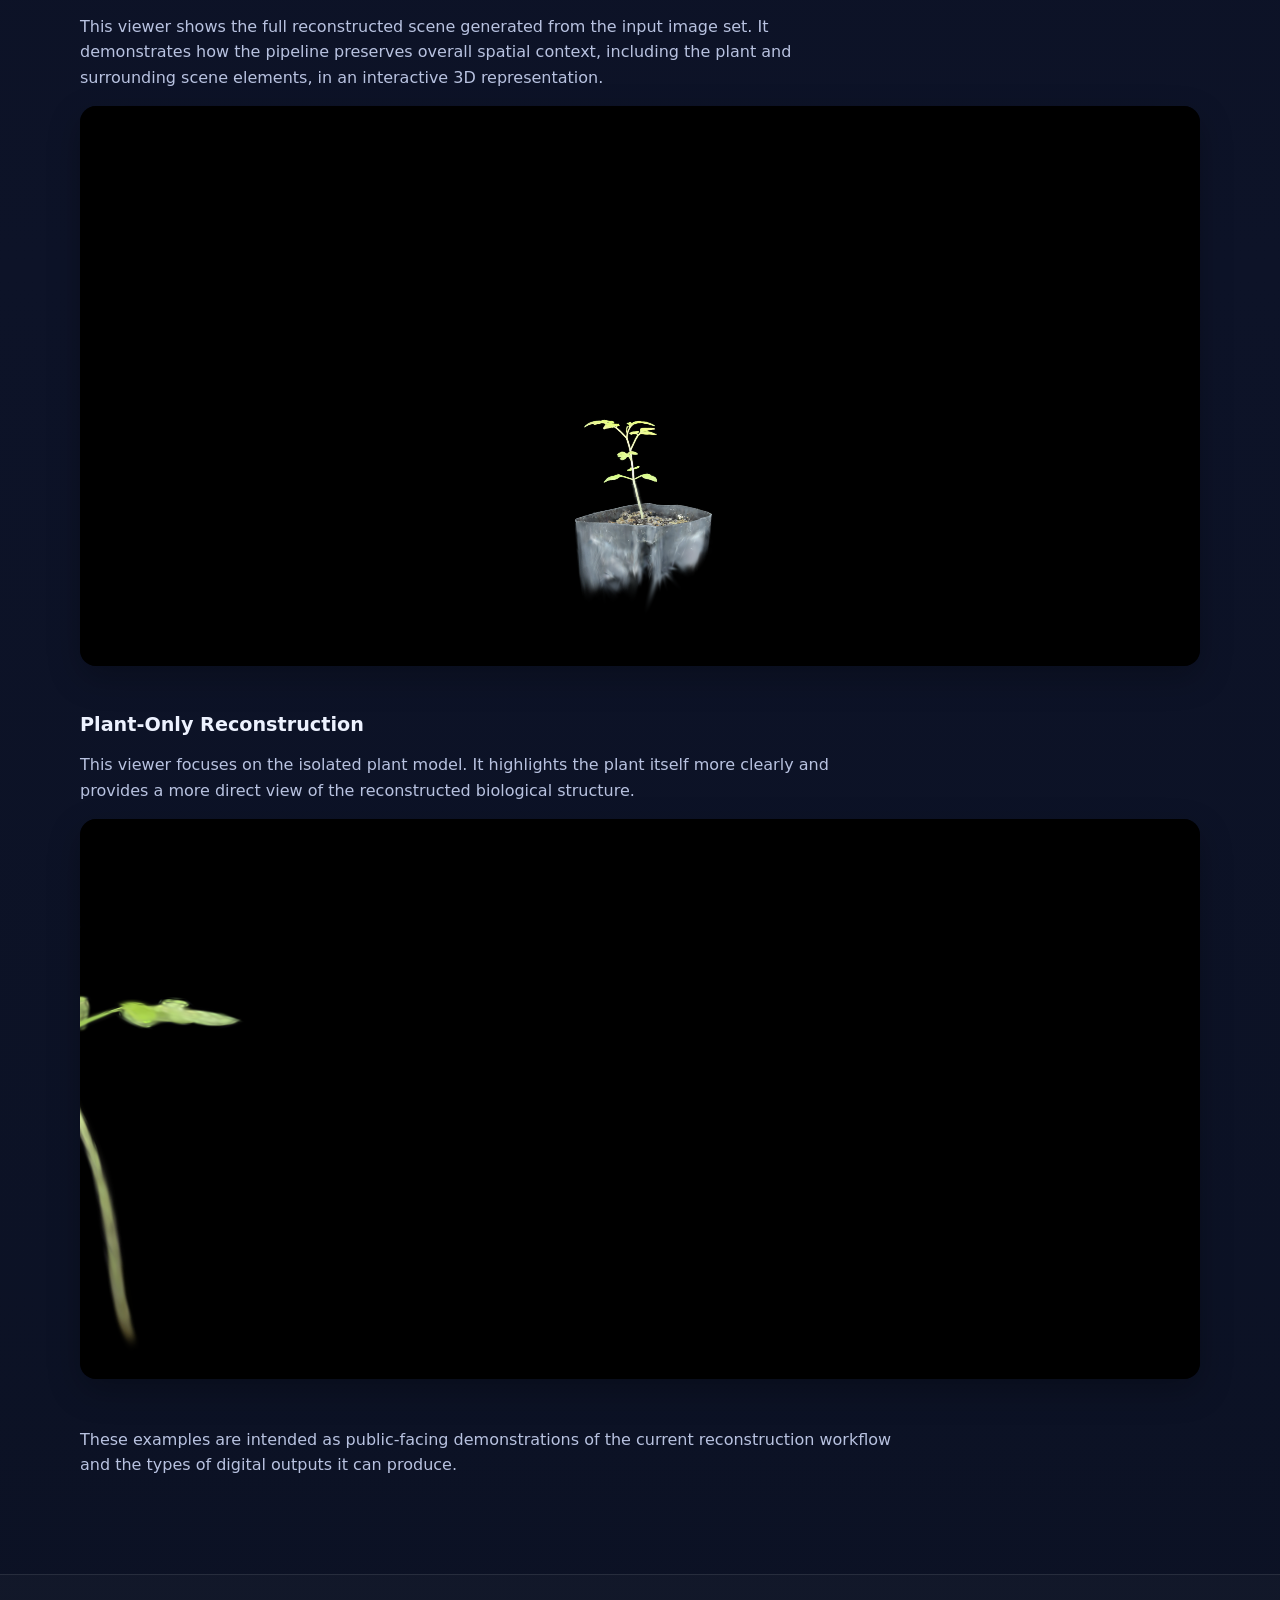
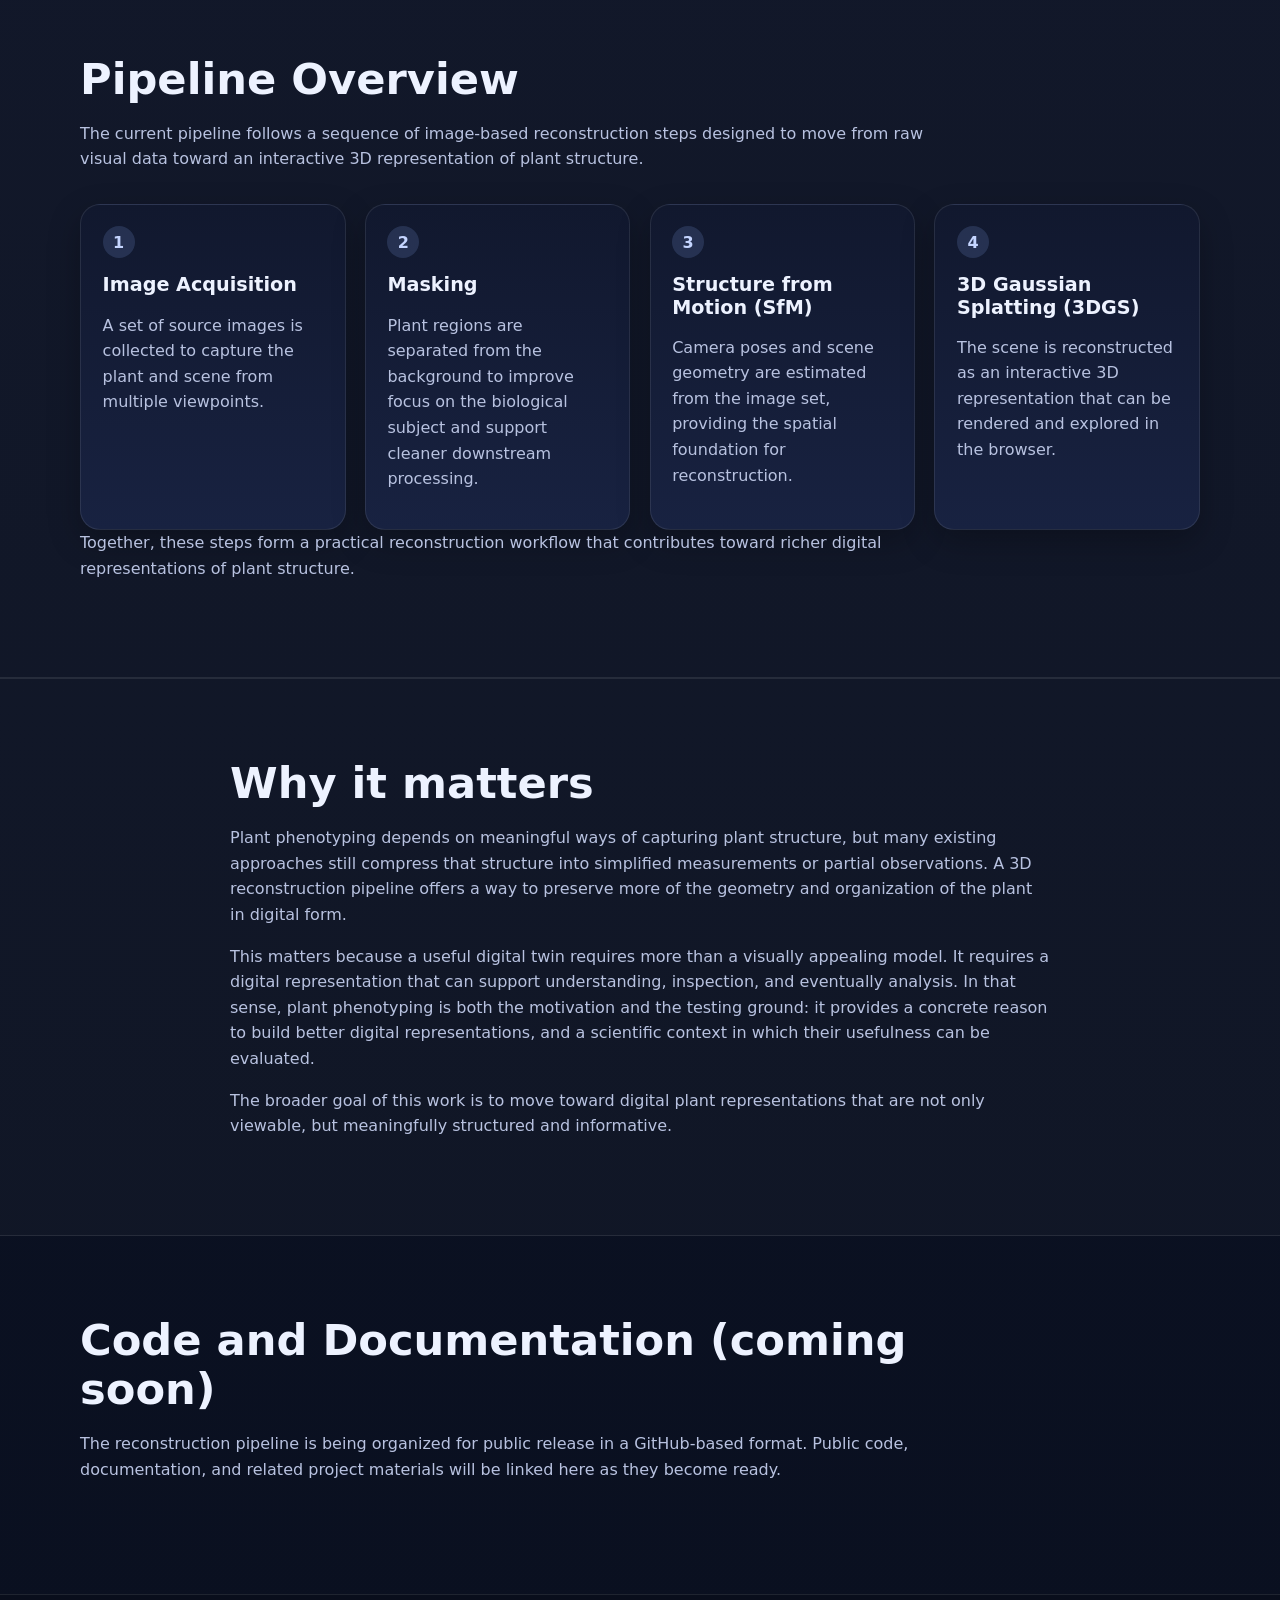
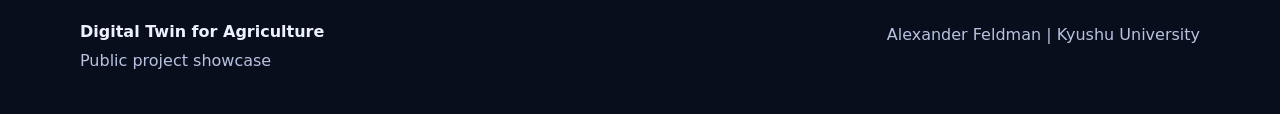
==== commit d43dd17a: "Update index.html edit page title and affiliation" ====
--- a/docs/index.html
+++ b/docs/index.html
@@ -3,7 +3,7 @@
 <head>
   <meta charset="UTF-8" />
   <meta name="viewport" content="width=device-width, initial-scale=1.0" />
-  <title>Digital Twin for Plant Phenotyping</title>
+  <title>Digital Twin for Agriculture</title>
   <meta name="description" content="A 3D reconstruction pipeline for creating digital plant representations for phenotyping and digital twin research." />
   <link rel="stylesheet" href="style.css" />
 </head>
@@ -205,11 +205,11 @@
   <footer class="site-footer">
     <div class="container footer-inner">
       <div>
-        <strong>Digital Twin for Plant Phenotyping</strong>
+        <strong>Digital Twin for Agriculture</strong>
         <p>Public project showcase</p>
       </div>
       <div>
-        <p>Alex Feldman | [Affiliation placeholder]</p>
+        <p>Alexander Feldman | Kyushu University</p>
       </div>
     </div>
   </footer>
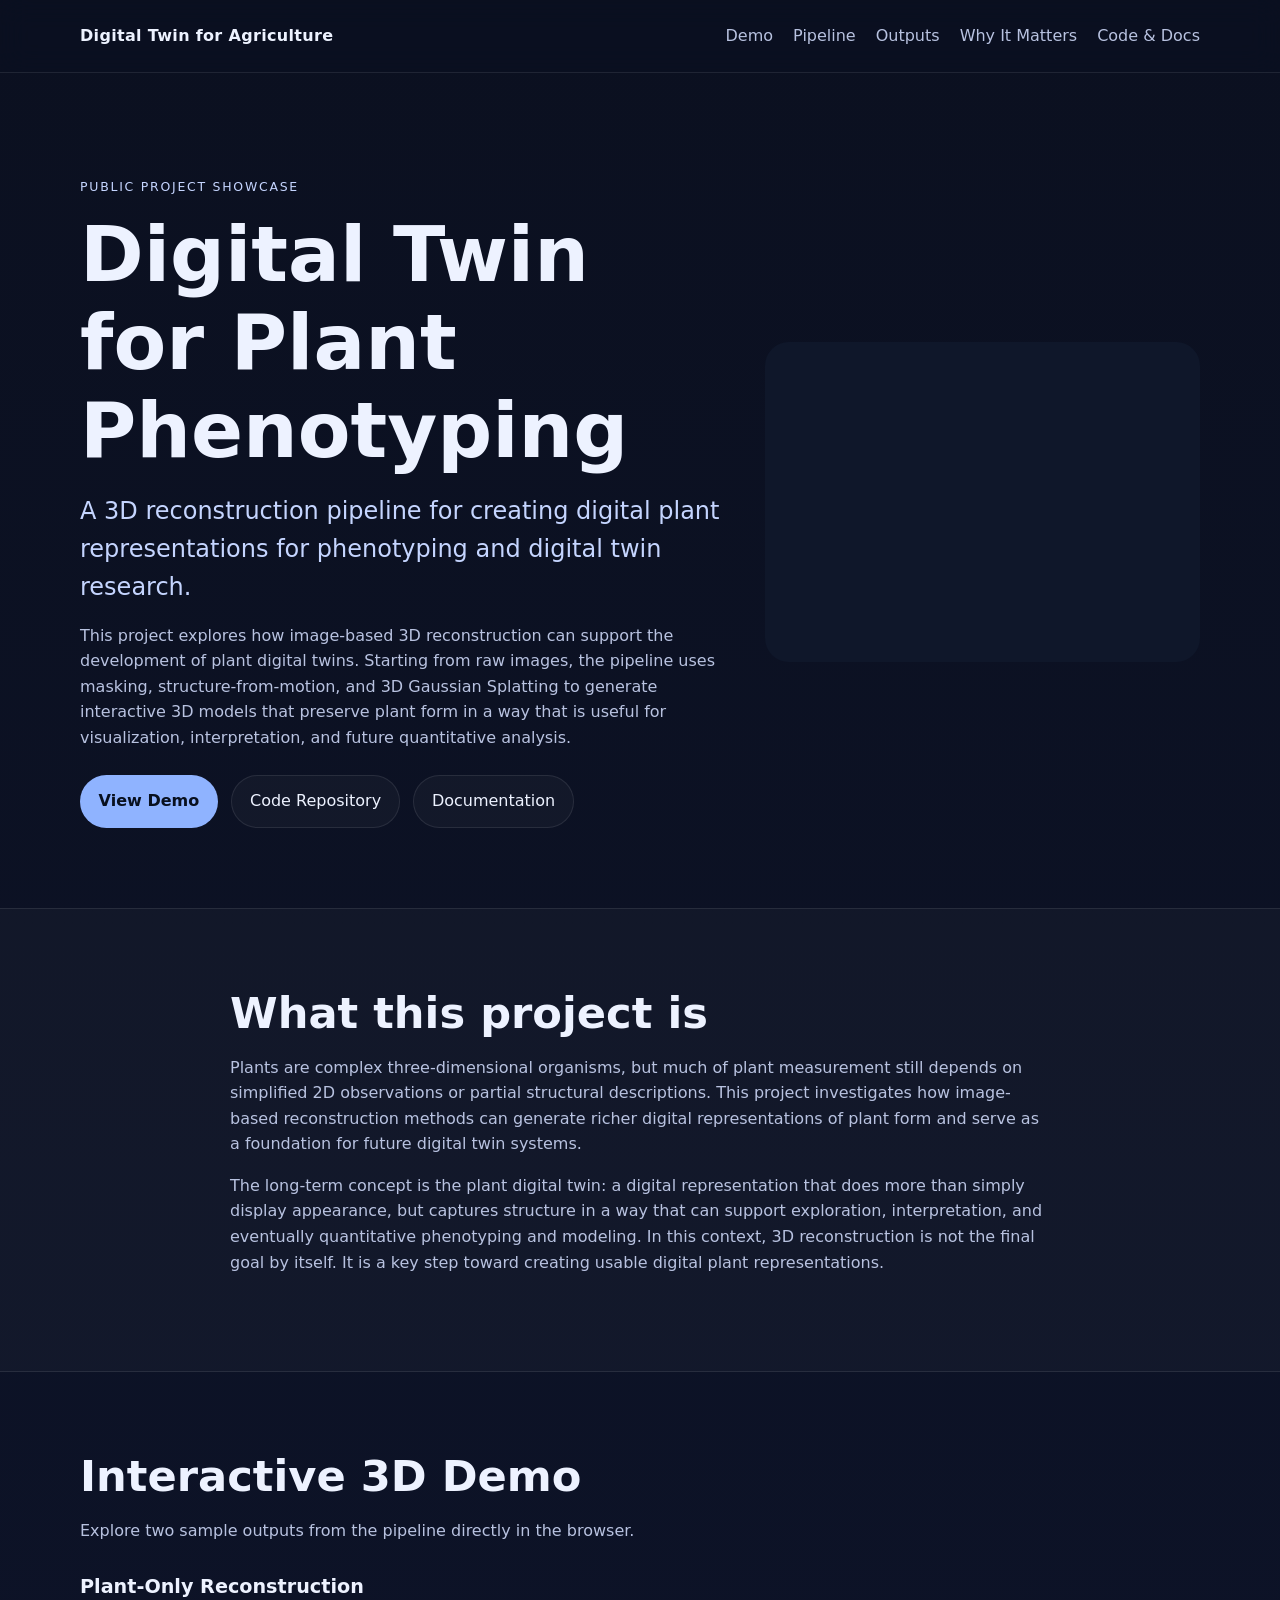
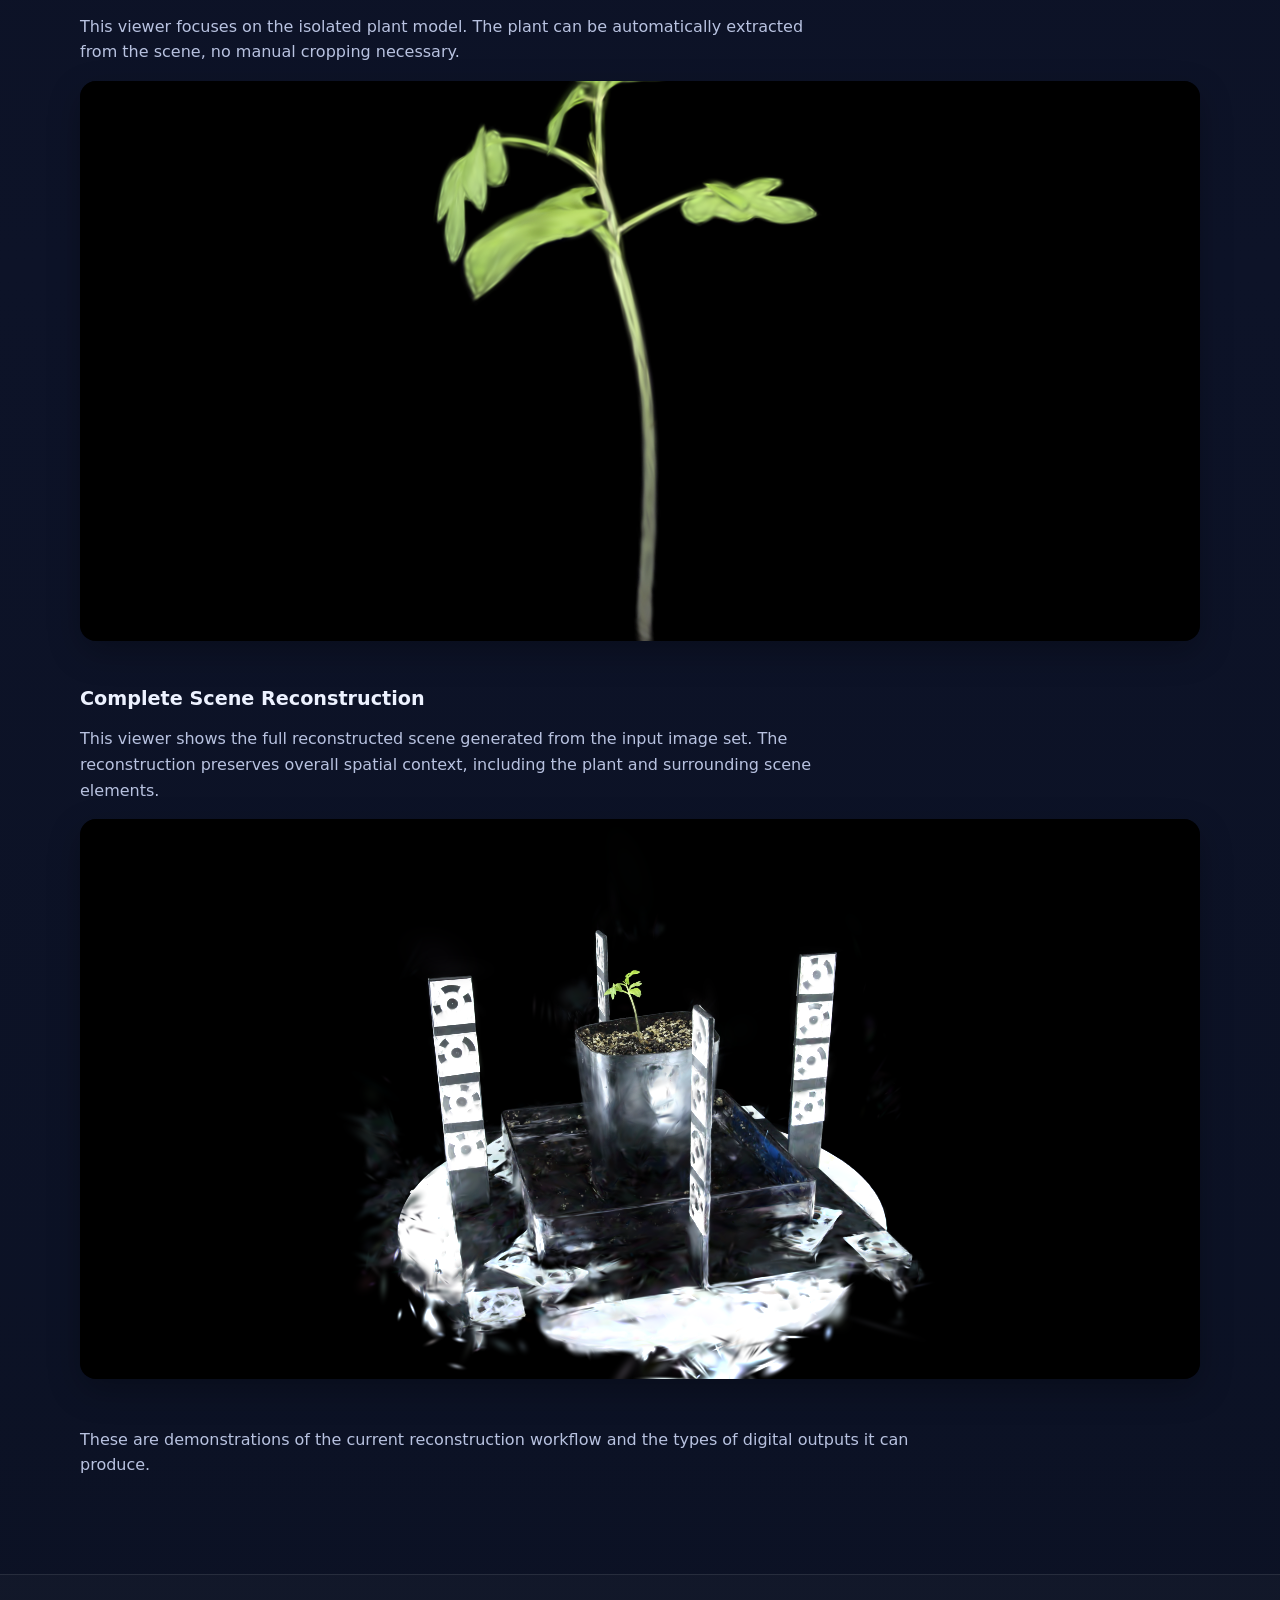
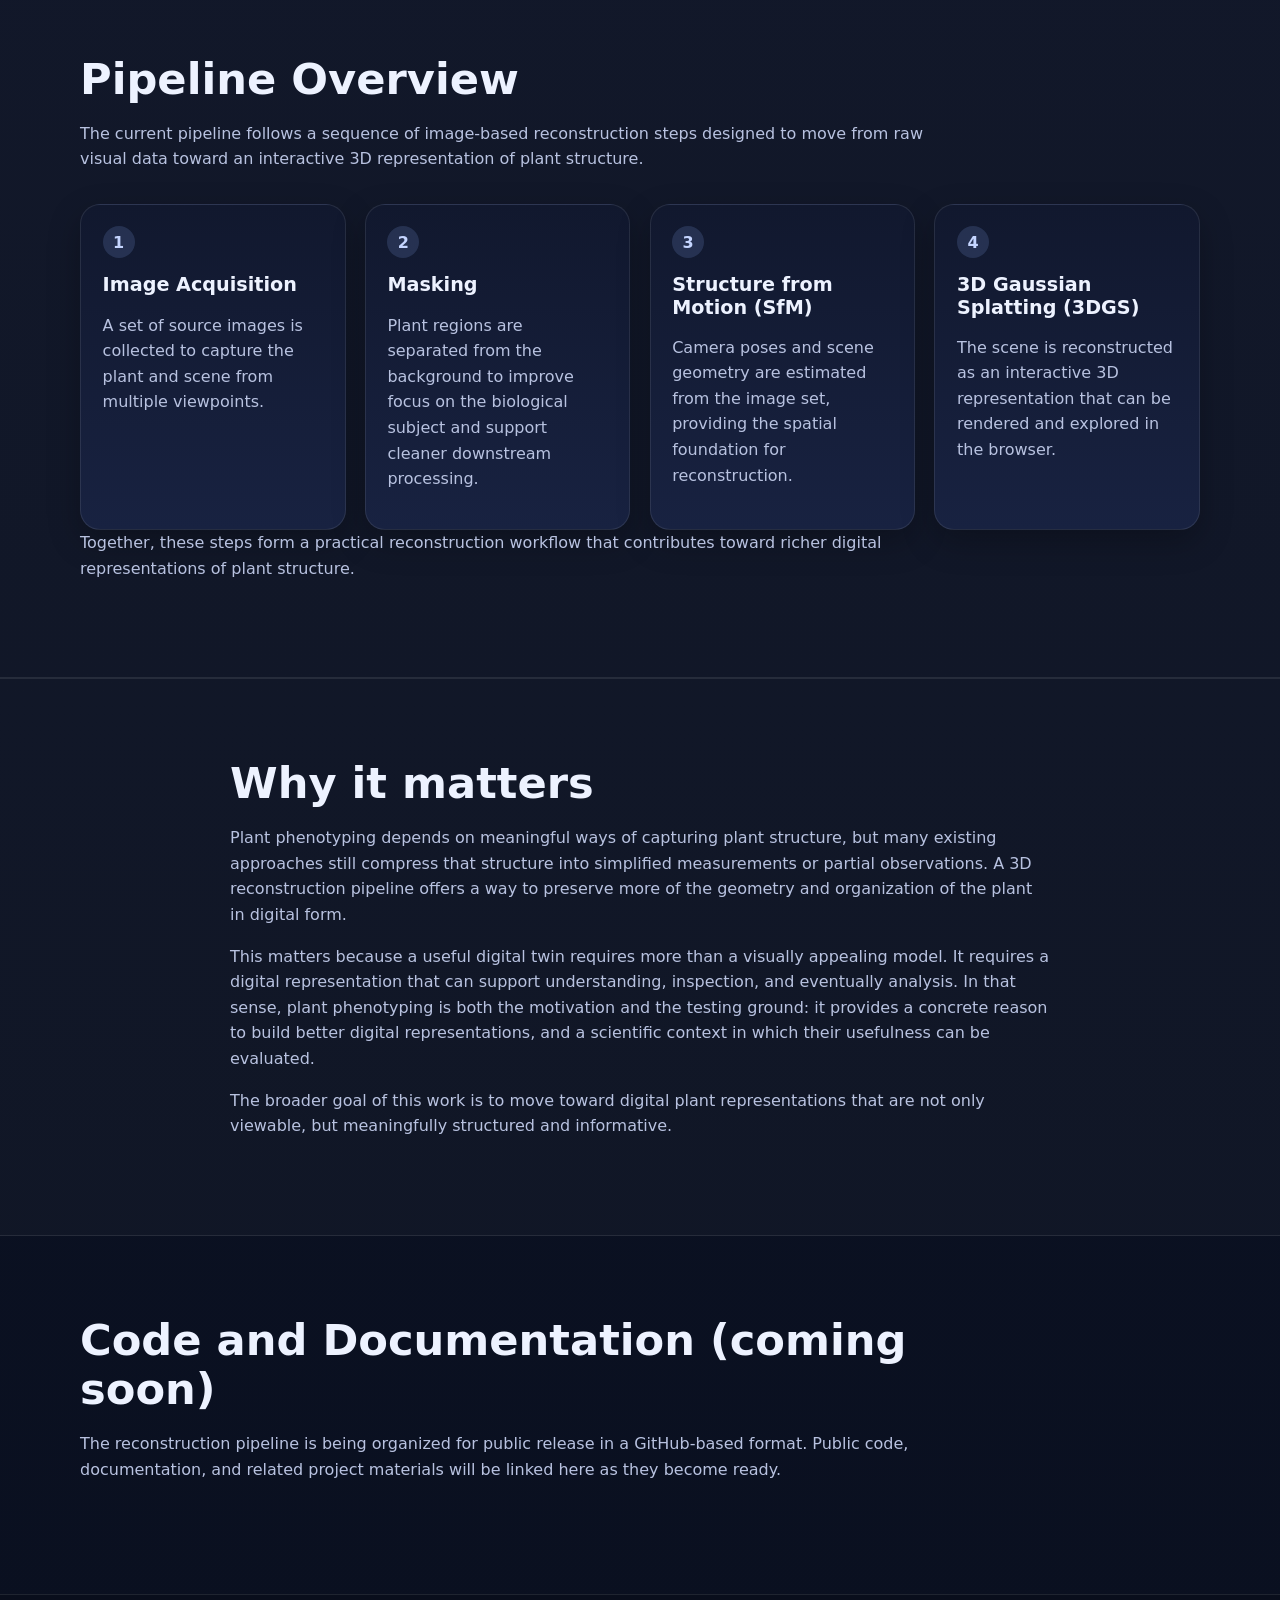
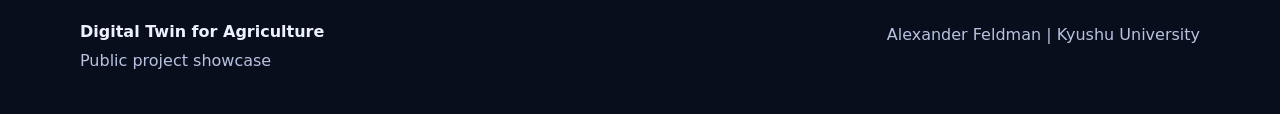
==== commit 0e04e6a2: "Update index.html swap viewer order and update descriptions" ====
--- a/docs/index.html
+++ b/docs/index.html
@@ -67,9 +67,25 @@
 
         <div class="viewer-block">
           <div class="viewer-copy">
+            <h3>Plant-Only Reconstruction</h3>
+            <p>
+              This viewer focuses on the isolated plant model. The plant can be automatically extracted from the scene, no manual cropping necessary.
+            </p>
+          </div>
+          <iframe
+            class="viewer-frame"
+            src="viewers/plant-only.html"
+            title="Plant-Only Viewer"
+            loading="lazy"
+            allowfullscreen
+          ></iframe>
+        </div>
+
+        <div class="viewer-block">
+          <div class="viewer-copy">
             <h3>Complete Scene Reconstruction</h3>
             <p>
-              This viewer shows the full reconstructed scene generated from the input image set. It demonstrates how the pipeline preserves overall spatial context, including the plant and surrounding scene elements, in an interactive 3D representation.
+              This viewer shows the full reconstructed scene generated from the input image set. The reconstruction preserves overall spatial context, including the plant and surrounding scene elements.
             </p>
           </div>
           <iframe
@@ -80,25 +96,9 @@
             allowfullscreen
           ></iframe>
         </div>
-
-        <div class="viewer-block">
-          <div class="viewer-copy">
-            <h3>Plant-Only Reconstruction</h3>
-            <p>
-              This viewer focuses on the isolated plant model. It highlights the plant itself more clearly and provides a more direct view of the reconstructed biological structure.
-            </p>
-          </div>
-          <iframe
-            class="viewer-frame"
-            src="viewers/plant-only.html"
-            title="Plant-Only Viewer"
-            loading="lazy"
-            allowfullscreen
-          ></iframe>
-        </div>
-
+        
         <p class="section-note">
-          These examples are intended as public-facing demonstrations of the current reconstruction workflow and the types of digital outputs it can produce.
+          These are demonstrations of the current reconstruction workflow and the types of digital outputs it can produce.
         </p>
       </div>
     </section>
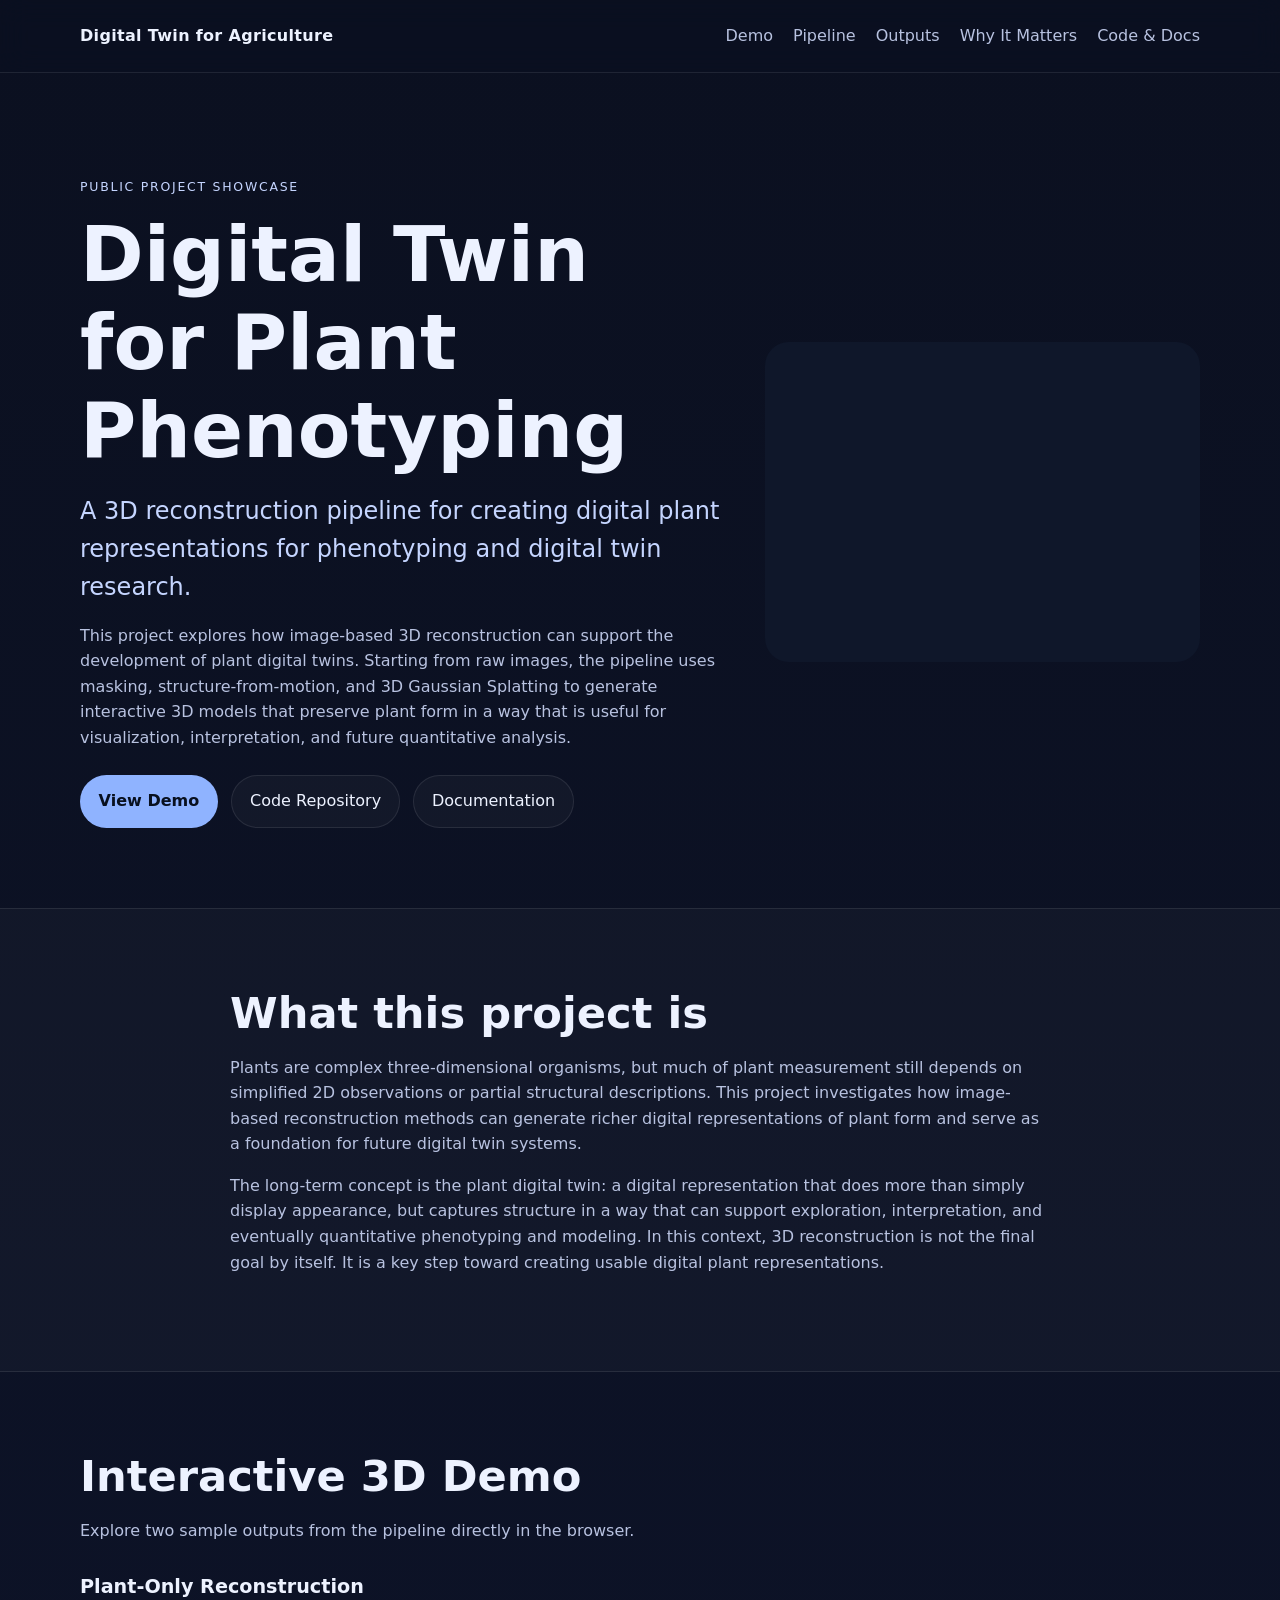
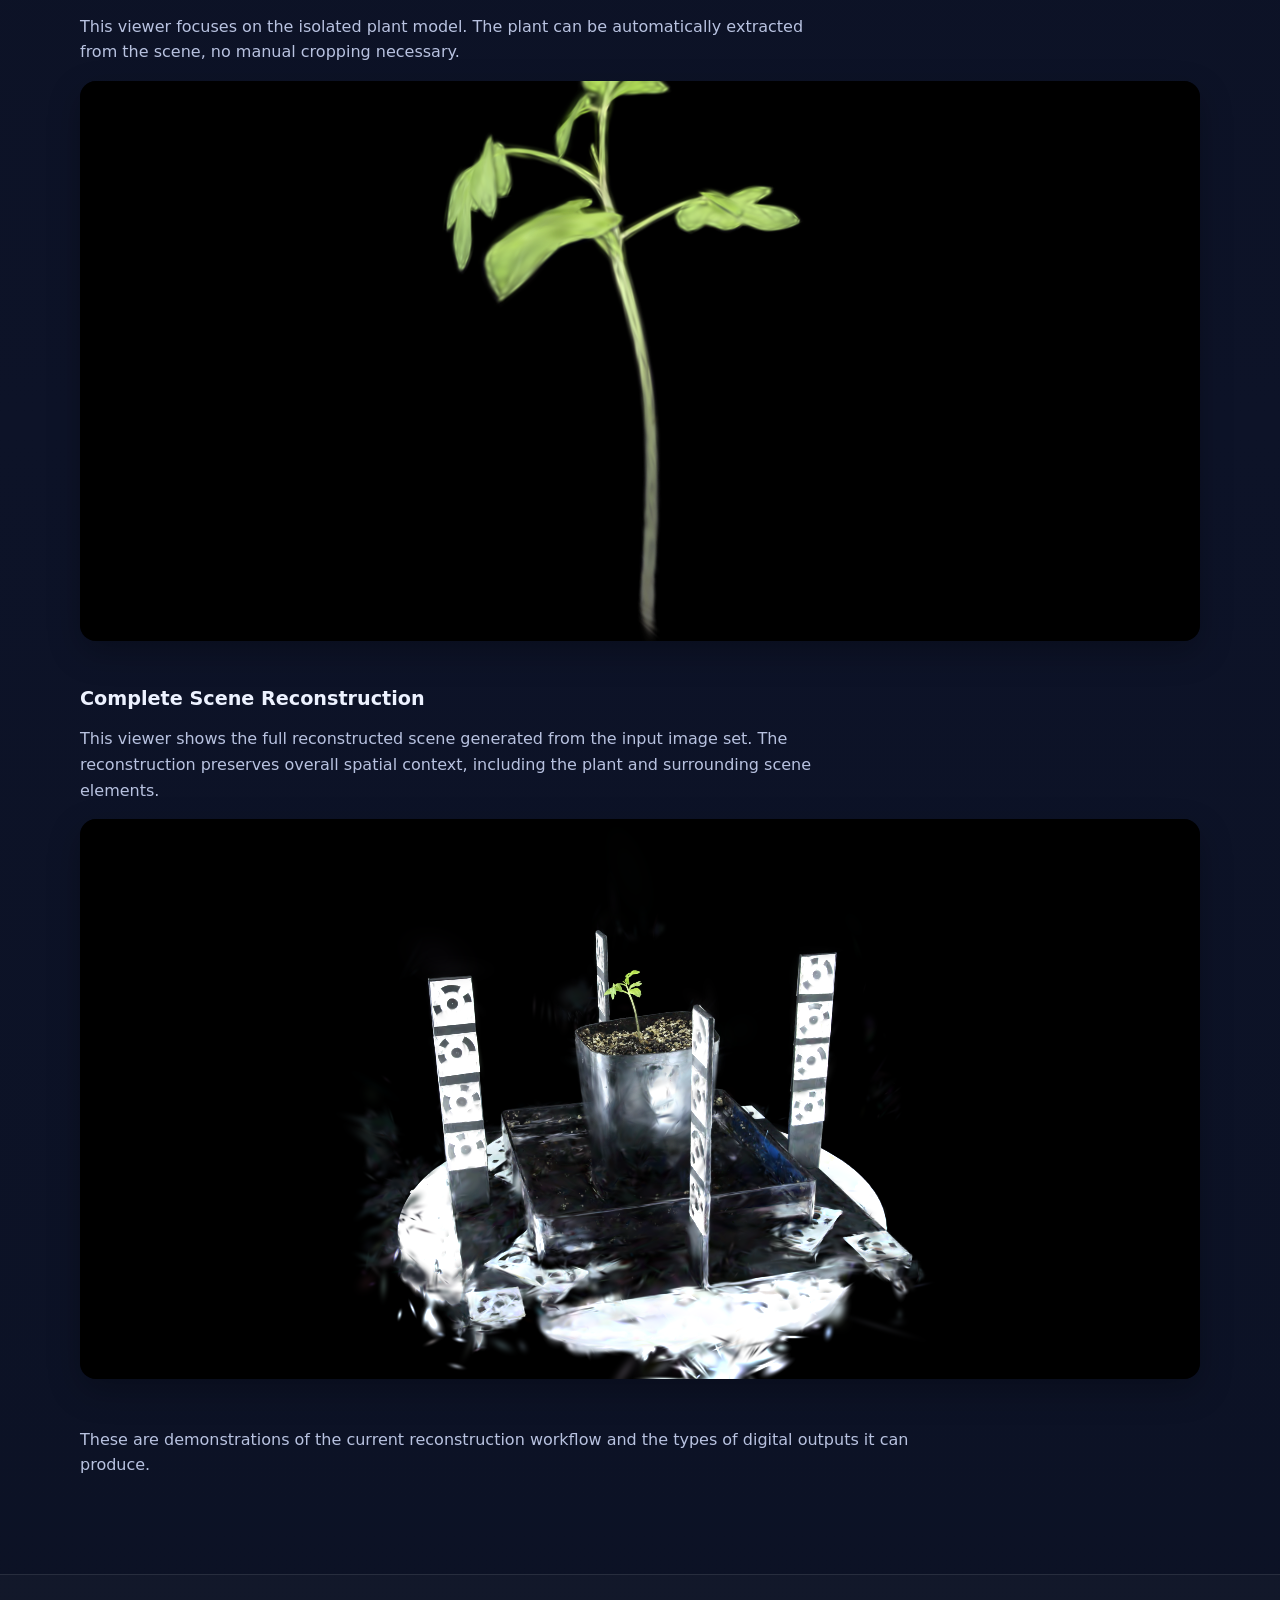
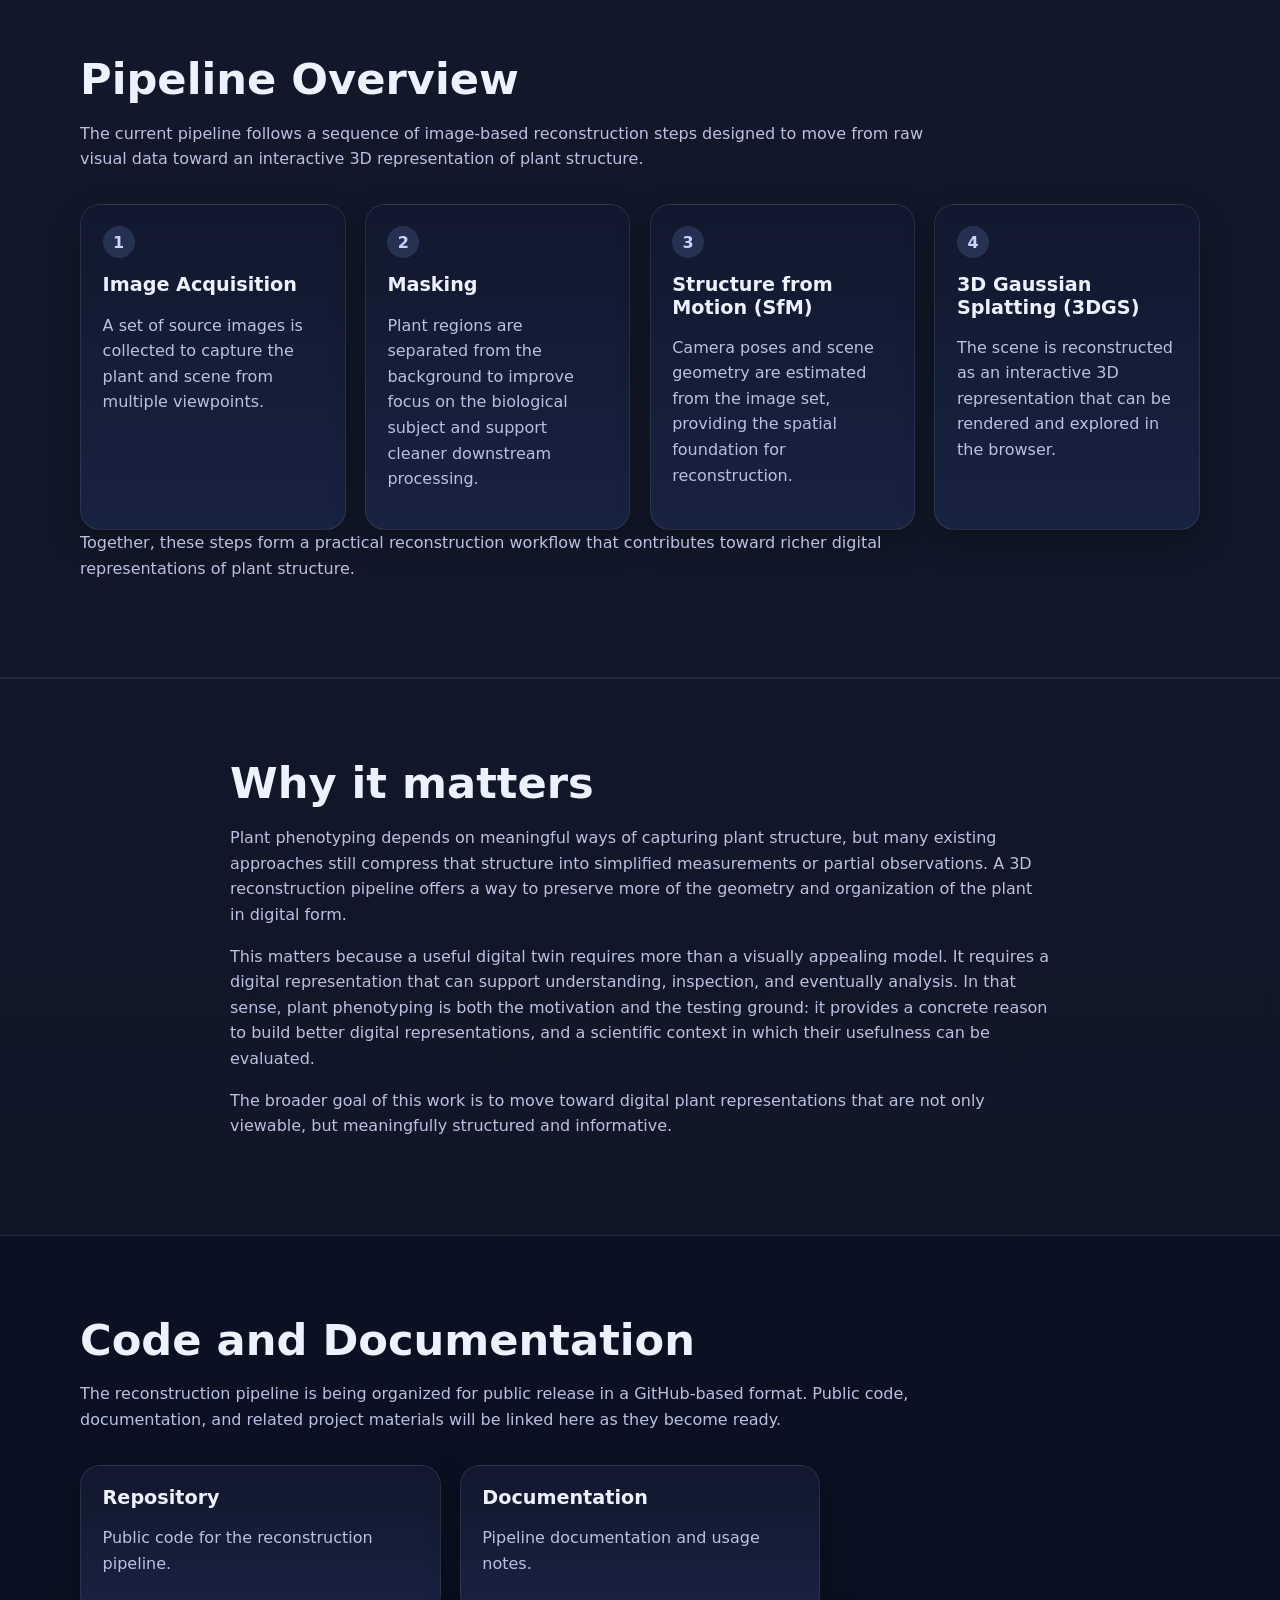
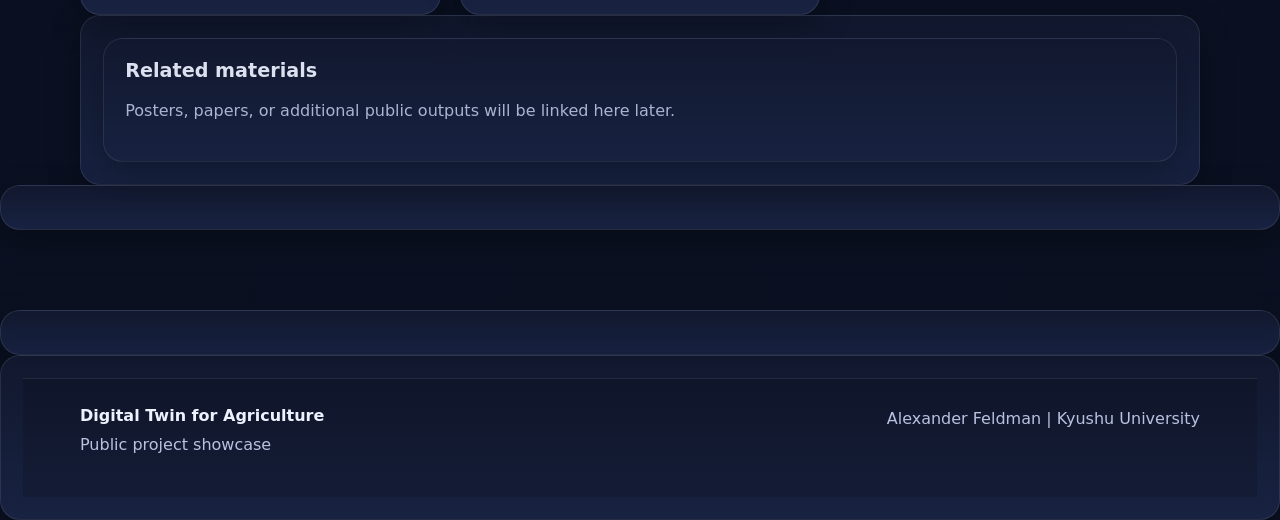
==== commit 5755d840: "Update index.html add links to wiki and repo" ====
--- a/docs/index.html
+++ b/docs/index.html
@@ -179,25 +179,25 @@
     <section id="code-docs" class="section">
       <div class="container">
         <div class="section-heading">
-          <h2>Code and Documentation (coming soon)</h2>
+          <h2>Code and Documentation</h2>
           <p>The reconstruction pipeline is being organized for public release in a GitHub-based format. Public code, documentation, and related project materials will be linked here as they become ready.</p>
         </div>
-        <!--
+        
         <div class="links-grid">
-          <a class="link-card" href="https://github.com/your-username/your-repo" target="_blank" rel="noreferrer">
+          <a class="link-card" href="https://github.com/alex-feldman/jsps-dt4ag" target="_blank" rel="noreferrer">
             <h3>Repository</h3>
             <p>Public code for the reconstruction pipeline.</p>
           </a>
-          <div class="link-card muted">
+          <a class="link-card" href="https://github.com/alex-feldman/jsps-dt4ag/wiki" target="_blank" rel="noreferrer">
             <h3>Documentation</h3>
-            <p>Pipeline documentation and usage notes coming soon.</p>
+            <p>Pipeline documentation and usage notes.</p>
           </div>
           <div class="link-card muted">
             <h3>Related materials</h3>
-            <p>Posters, papers, or additional public outputs can be linked here later.</p>
-          </div>
-        </div>
-        -->
+            <p>Posters, papers, or additional public outputs will be linked here later.</p>
+          </div>
+        </div>
+        
       </div>
     </section>
   </main>
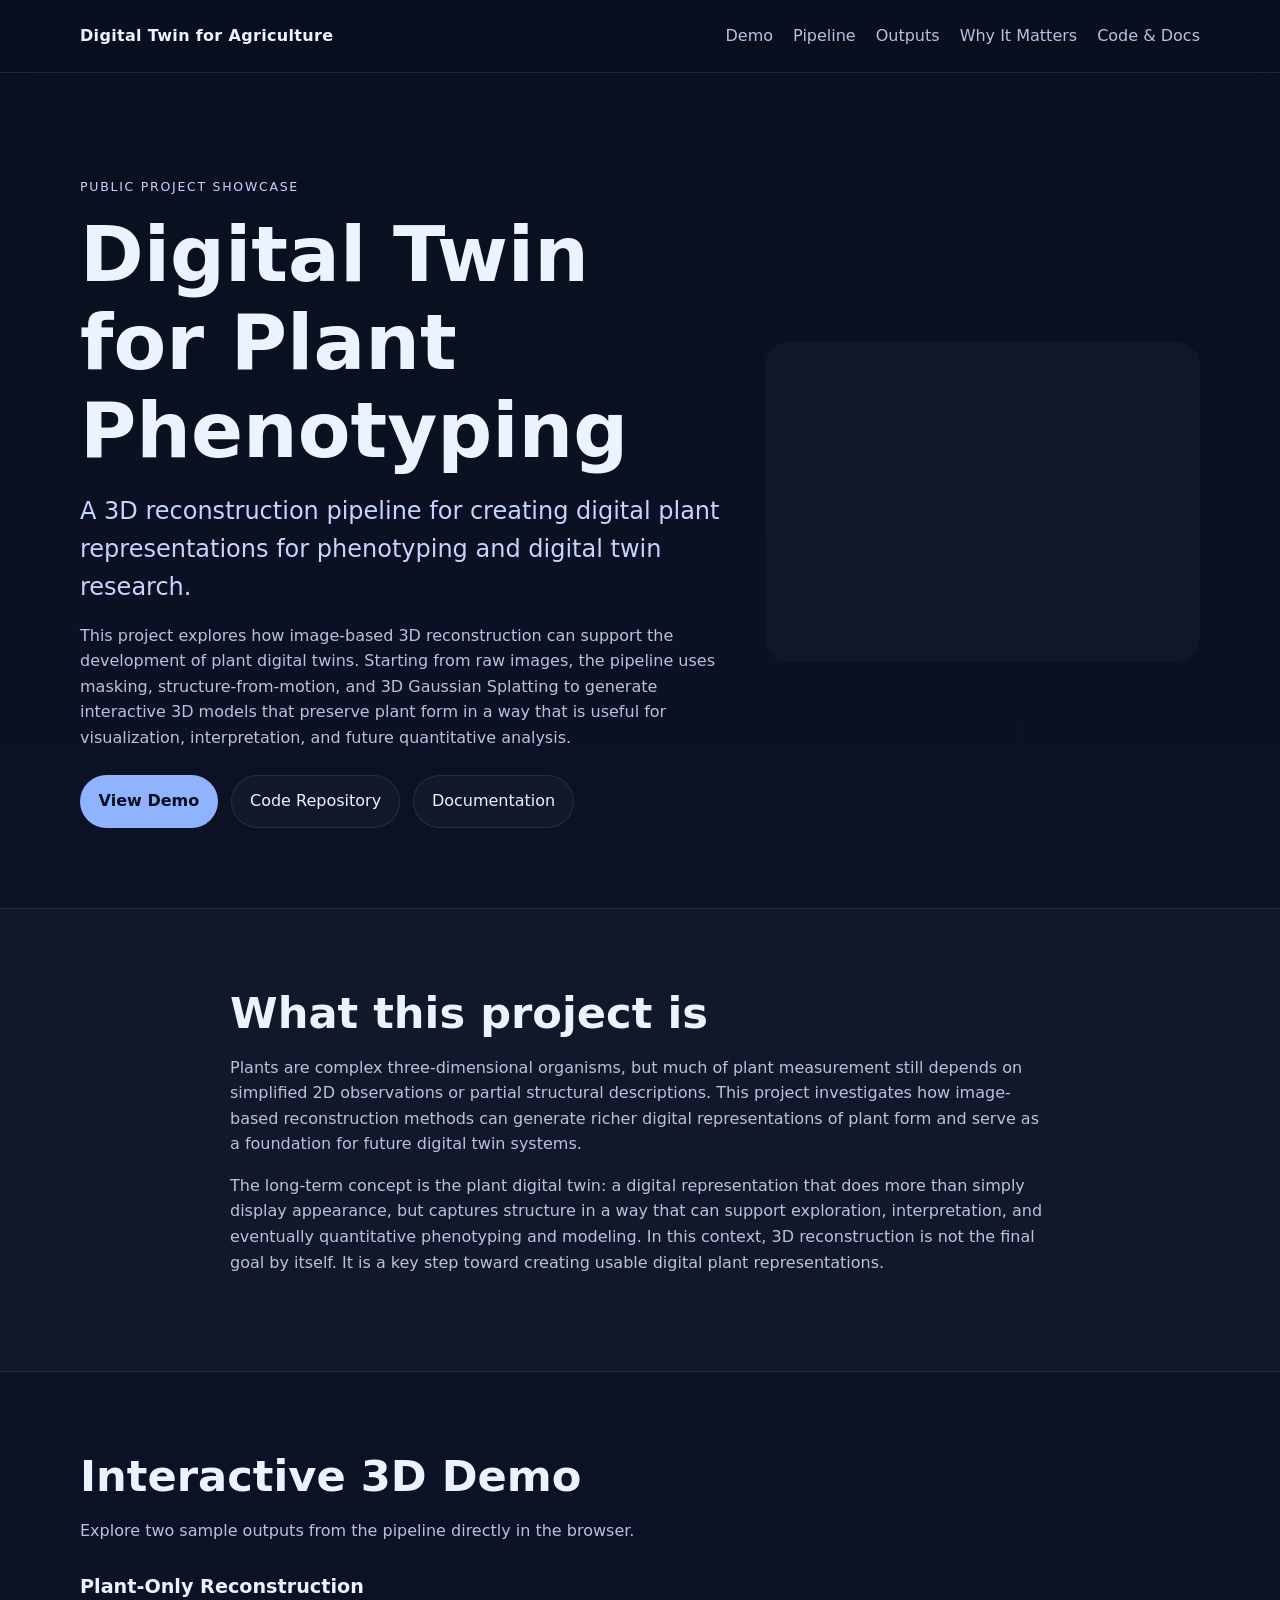
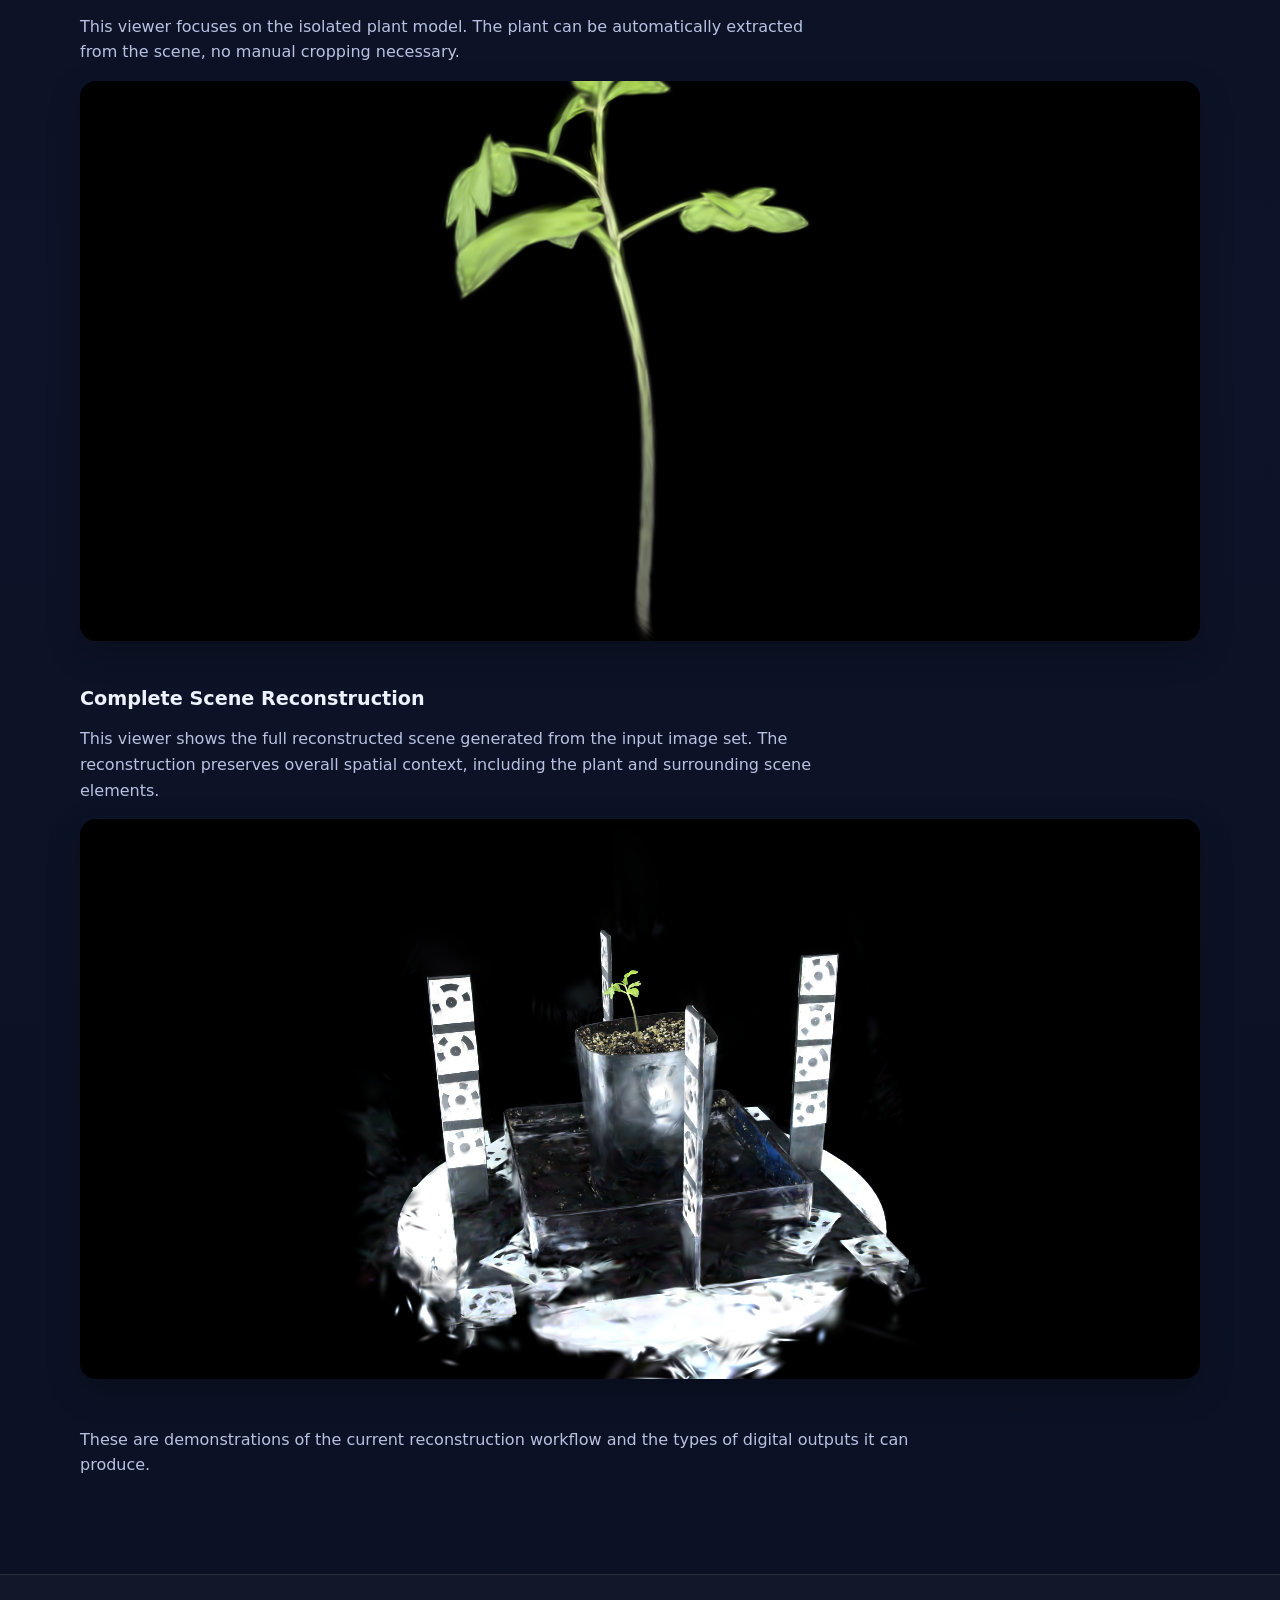
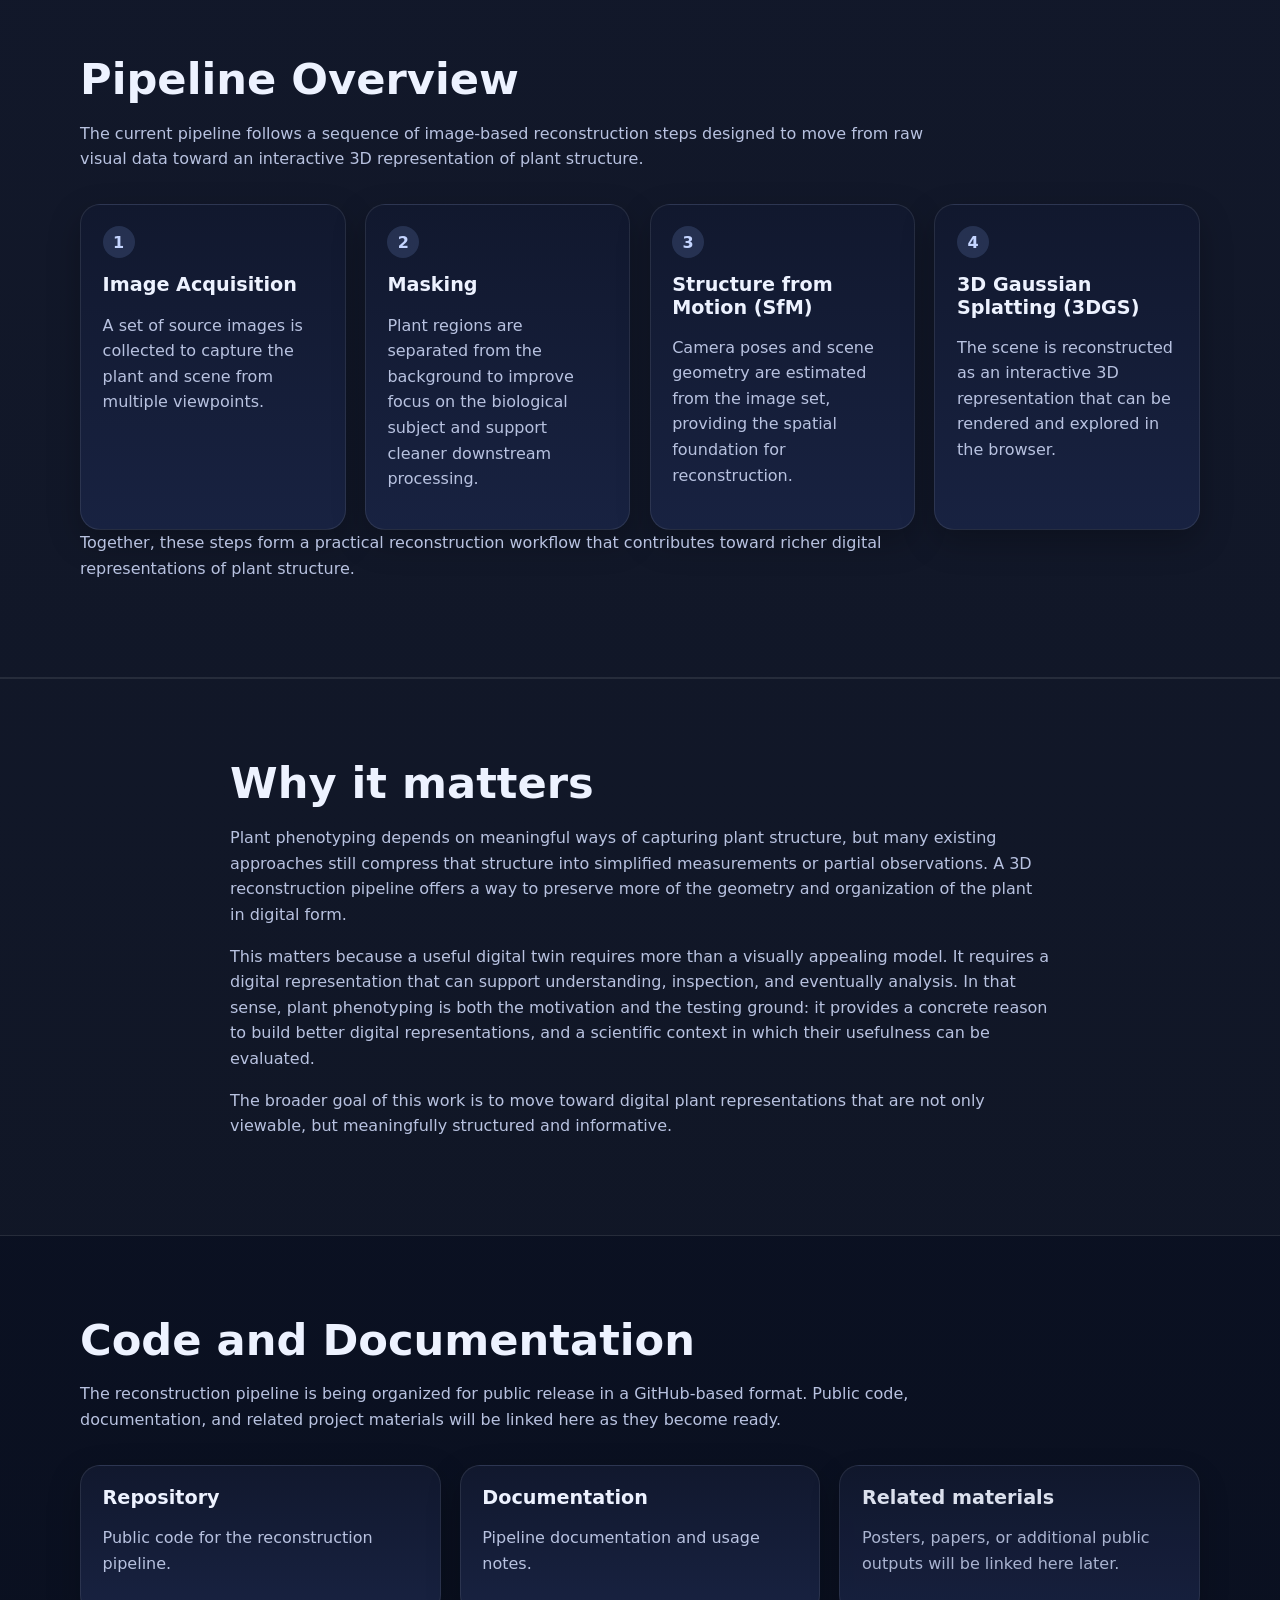
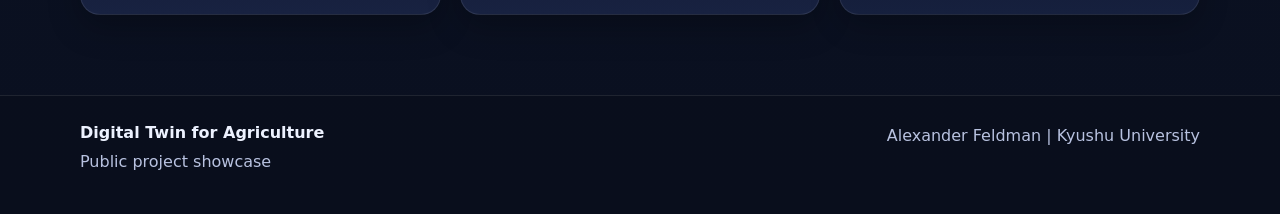
==== commit 7721be79: "Update index.html" ====
--- a/docs/index.html
+++ b/docs/index.html
@@ -191,7 +191,7 @@
           <a class="link-card" href="https://github.com/alex-feldman/jsps-dt4ag/wiki" target="_blank" rel="noreferrer">
             <h3>Documentation</h3>
             <p>Pipeline documentation and usage notes.</p>
-          </div>
+          </a>
           <div class="link-card muted">
             <h3>Related materials</h3>
             <p>Posters, papers, or additional public outputs will be linked here later.</p>
